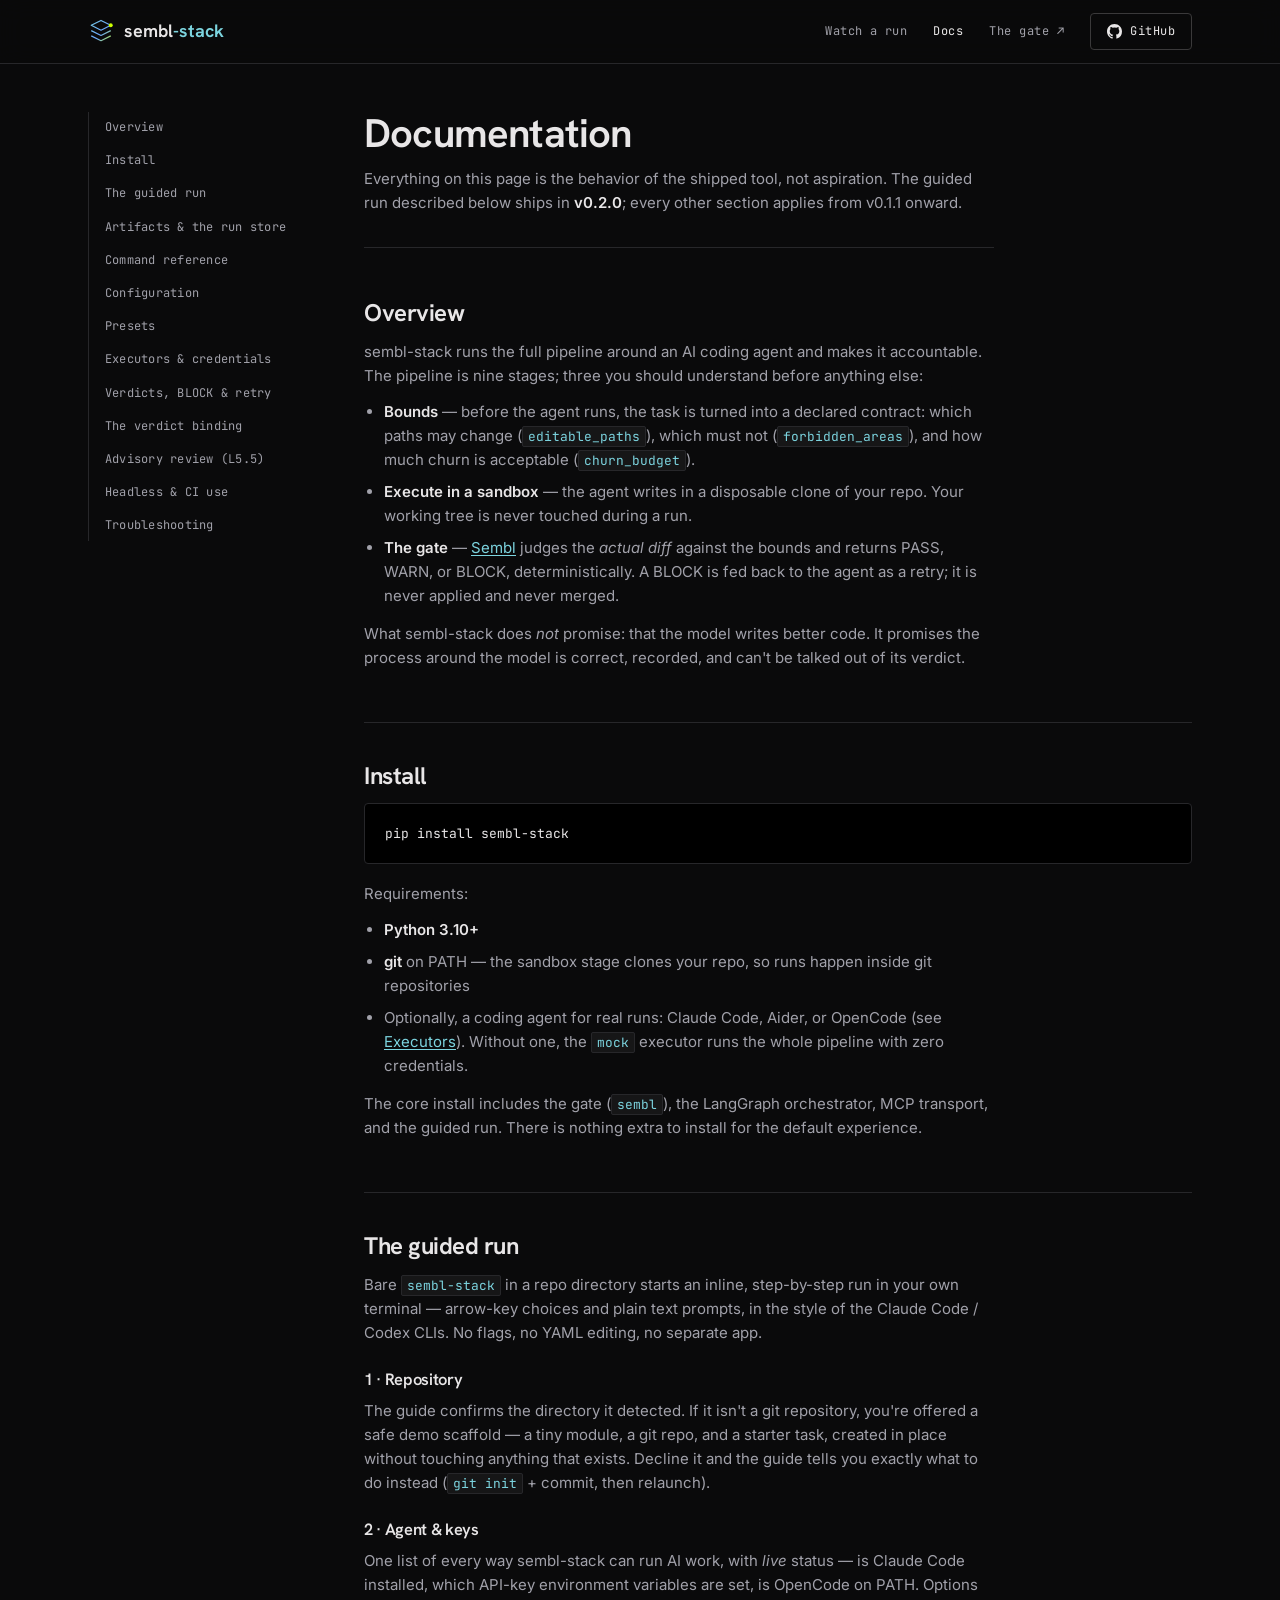
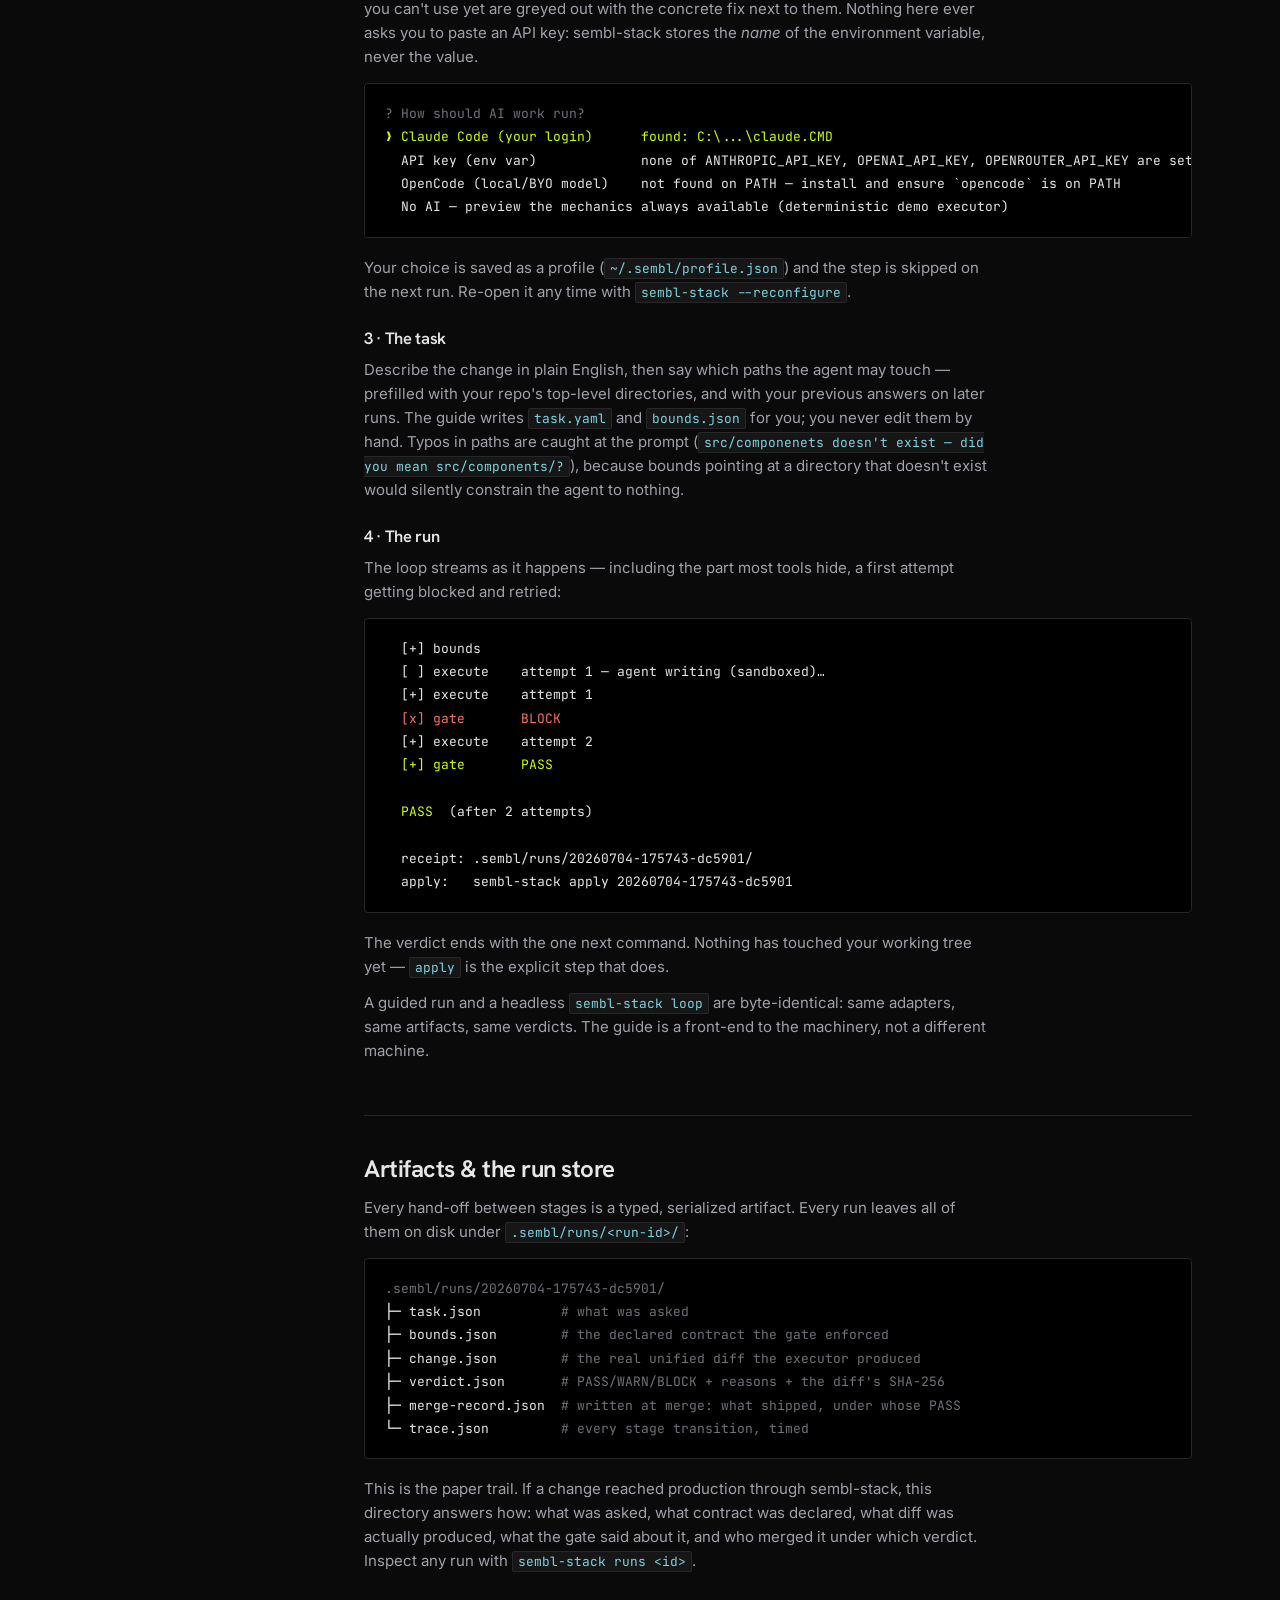
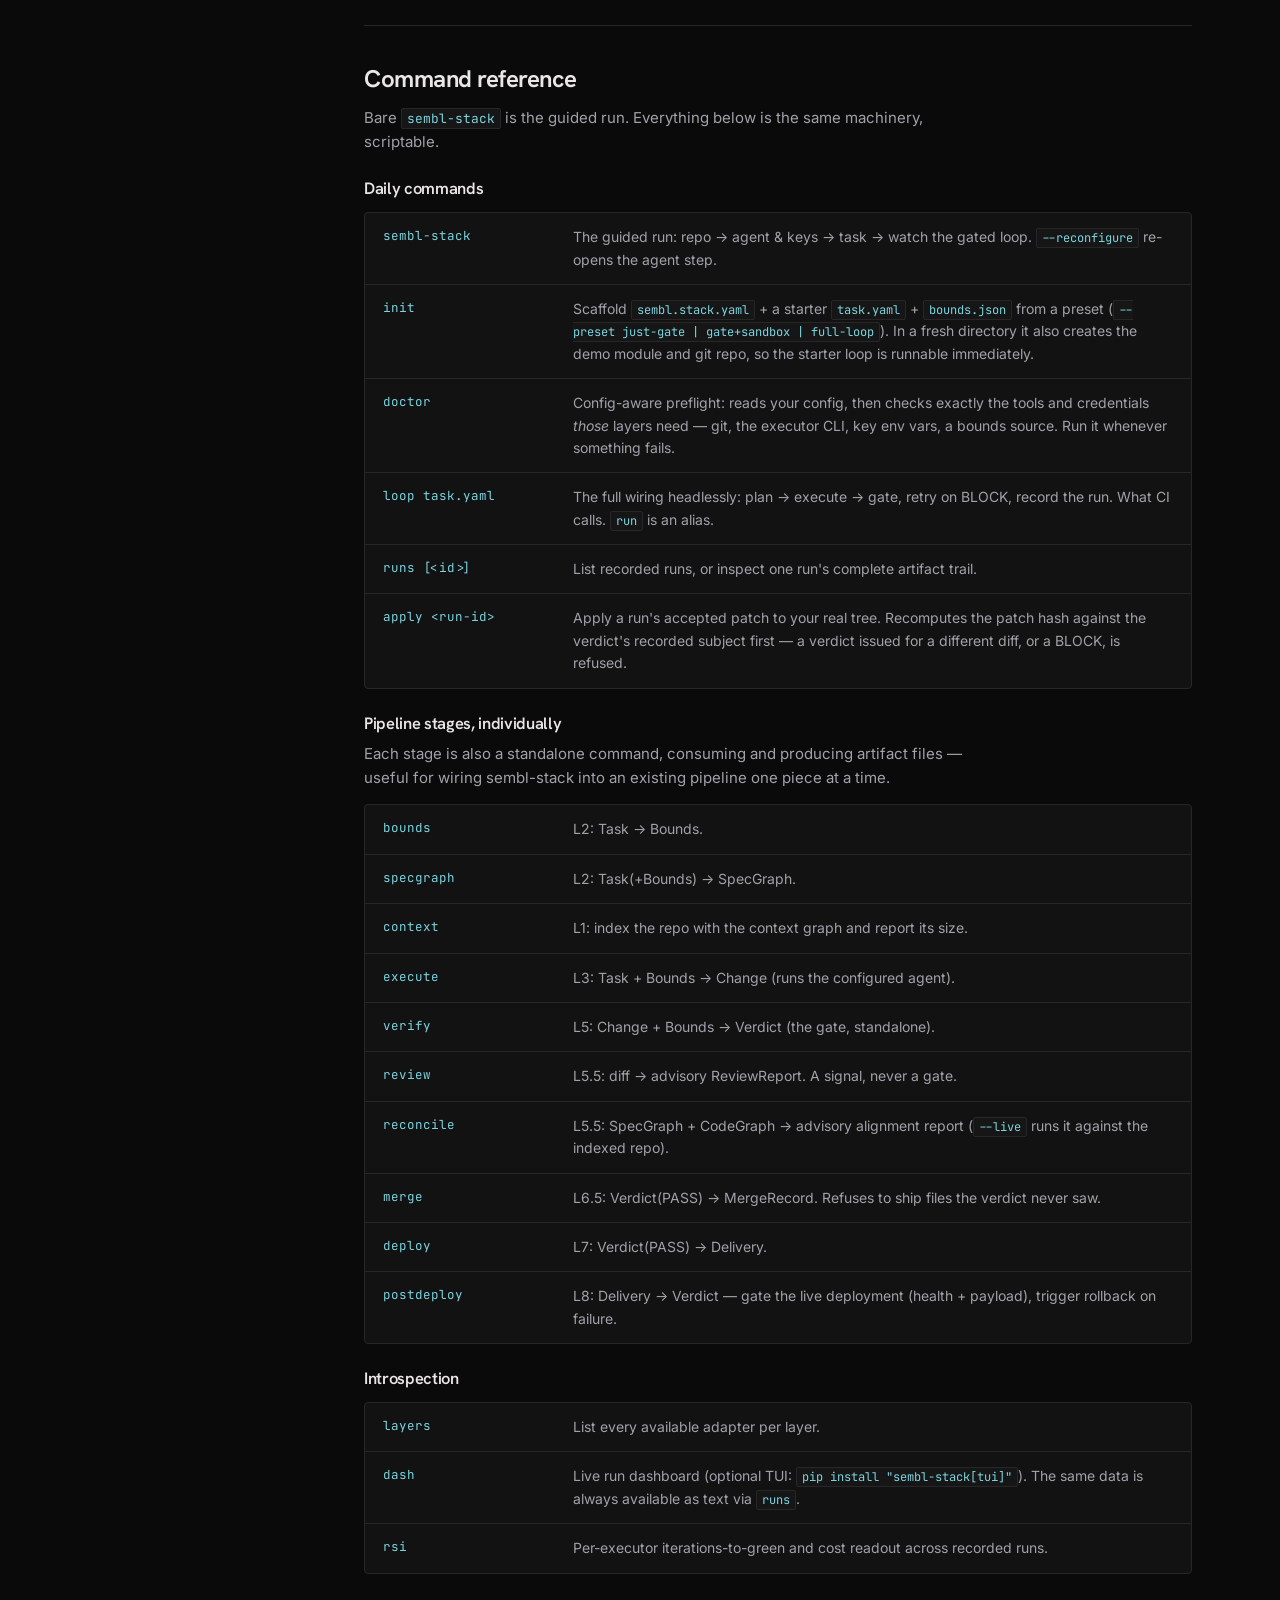
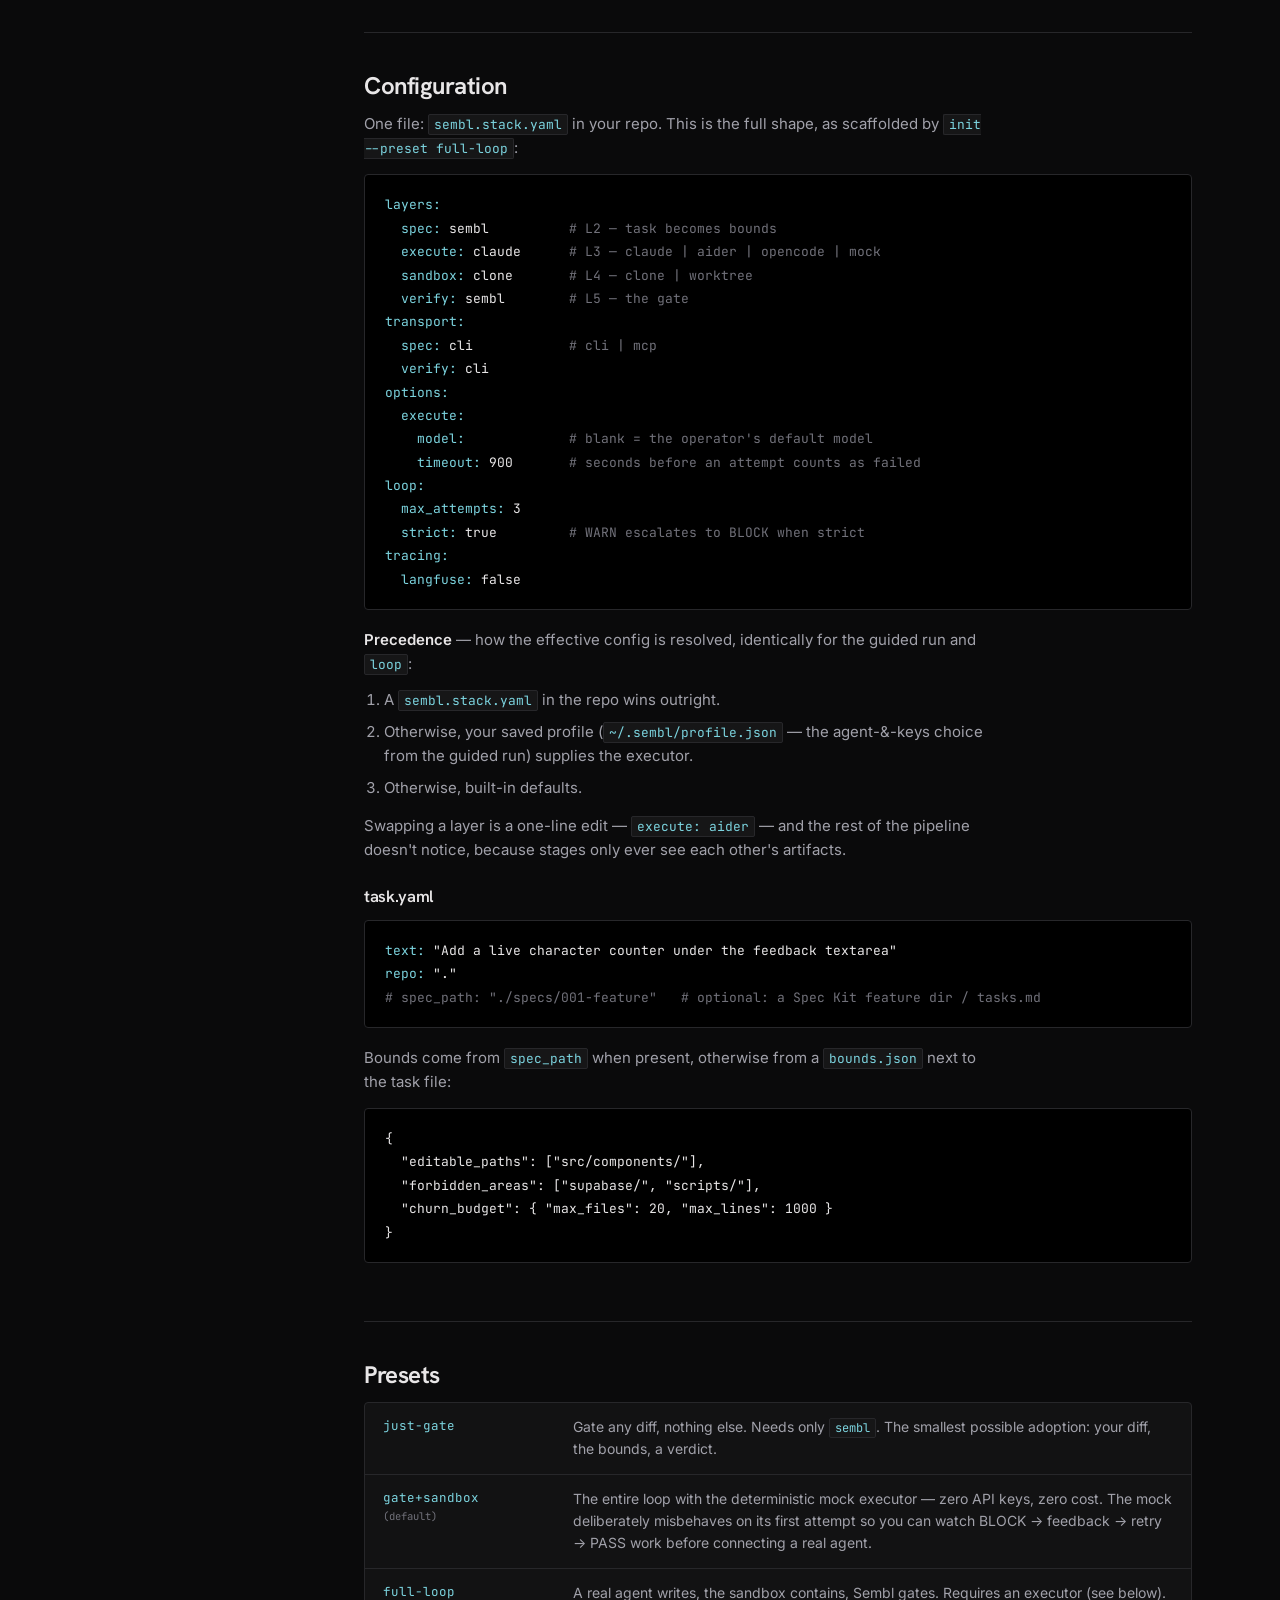
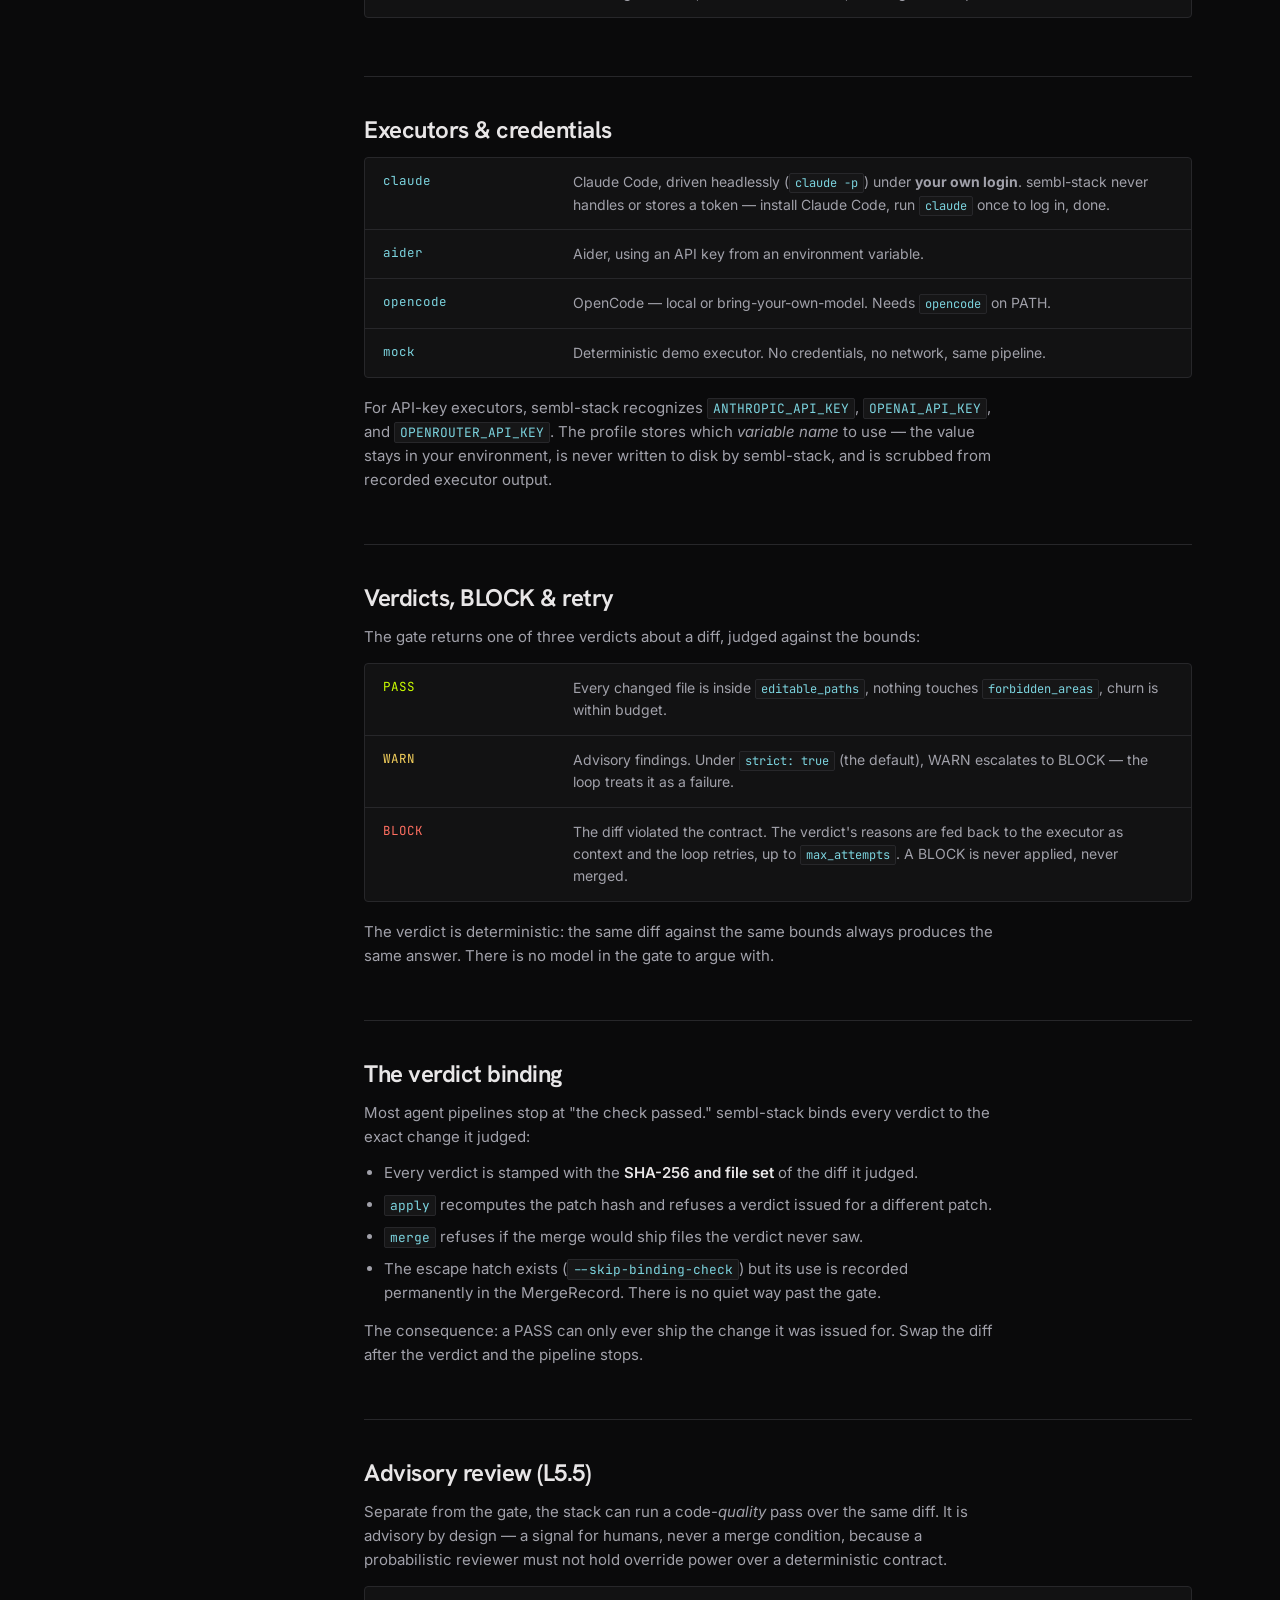
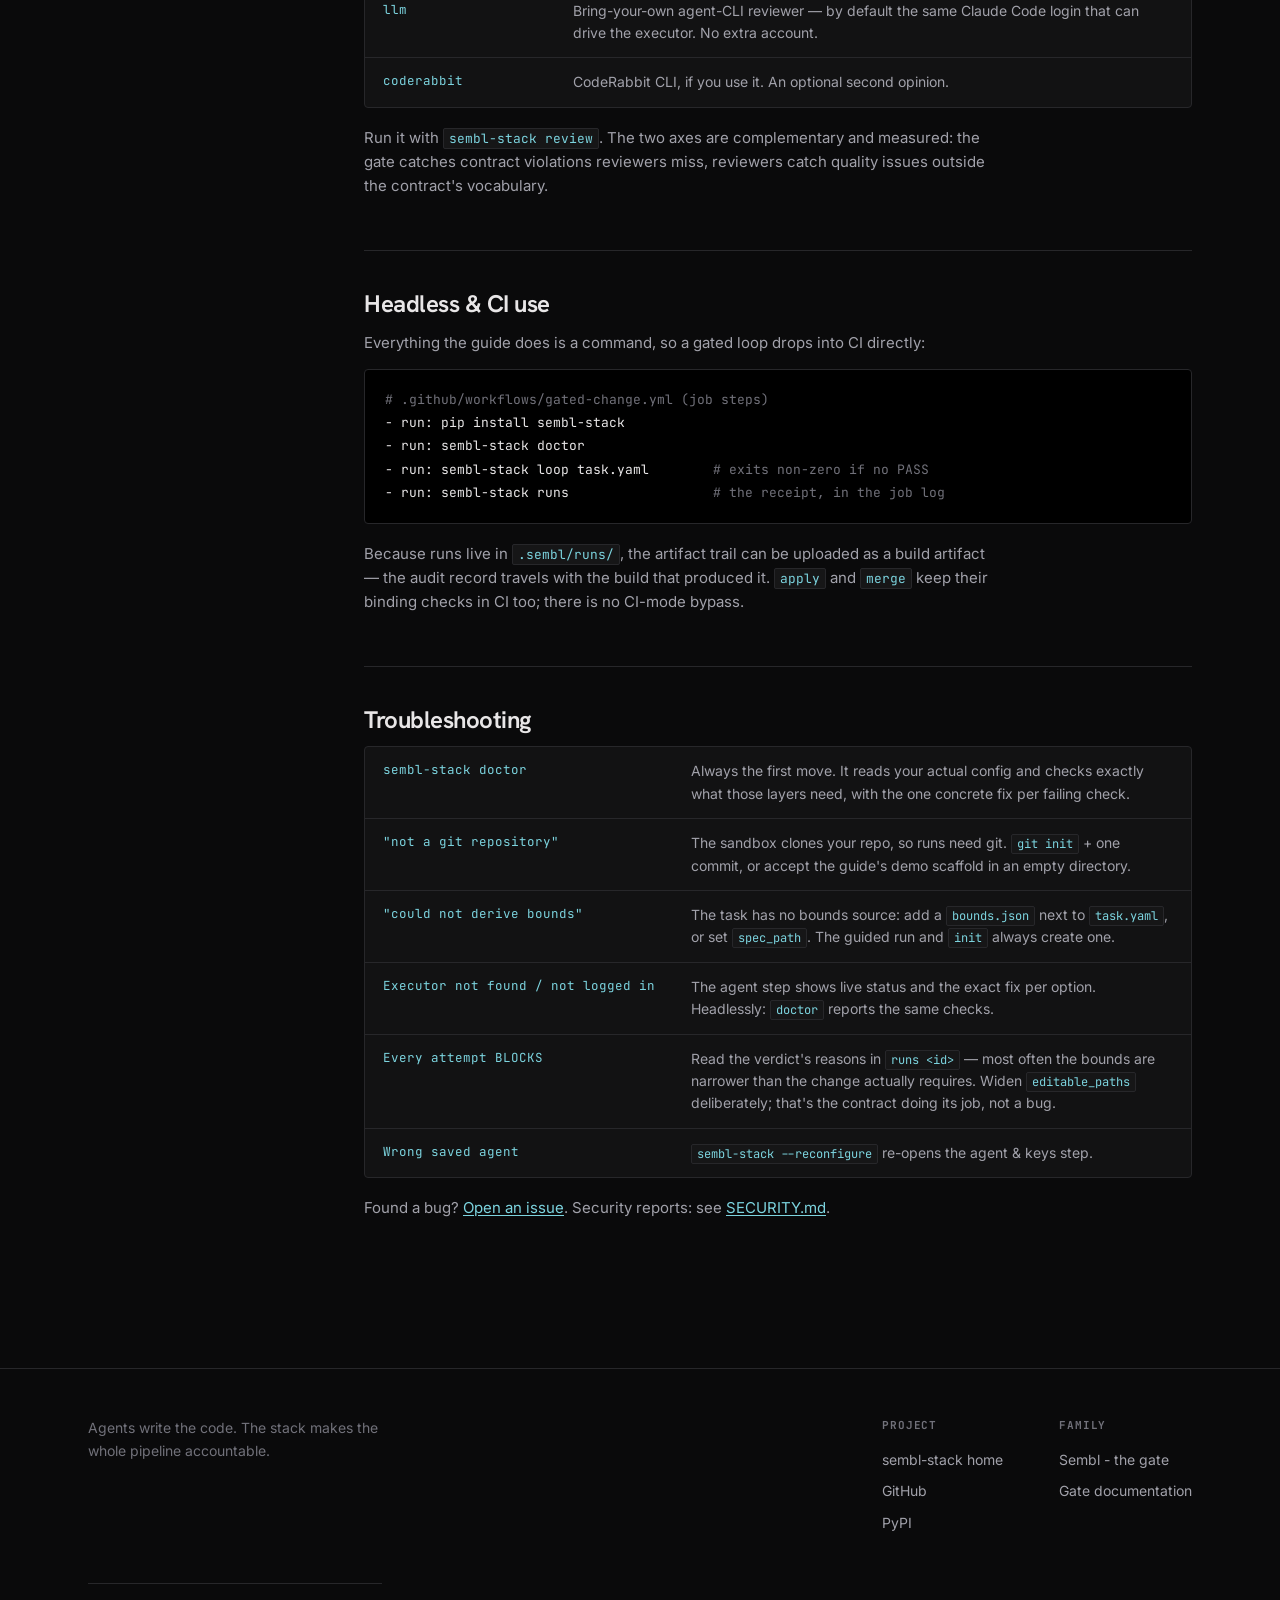
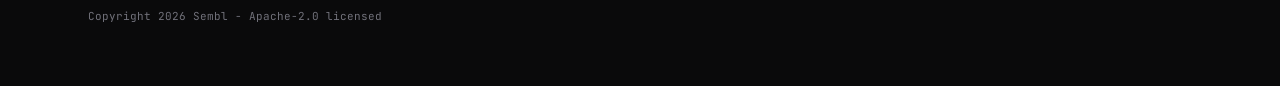
==== docs/index.html @ cc549b24 "docs: full end-to-end documentation page (/docs) Guided run walkthrough, artifact/run-store referenc" ====
<!doctype html>
<html lang="en">
<head>
  <meta charset="utf-8">
  <meta name="viewport" content="width=device-width, initial-scale=1">
  <title>Documentation - sembl-stack</title>
  <meta name="description" content="Complete sembl-stack documentation: the guided run, every command, the sembl.stack.yaml reference, executors and credentials, the run store, BLOCK/retry semantics, and CI usage.">
  <meta name="theme-color" content="#0a0a0b">
  <link rel="icon" href="../favicon.svg" type="image/svg+xml">
  <link rel="preconnect" href="https://fonts.googleapis.com">
  <link rel="preconnect" href="https://fonts.gstatic.com" crossorigin>
  <link href="https://fonts.googleapis.com/css2?family=Hanken+Grotesk:wght@500;600;700&family=Inter:wght@400;500&family=JetBrains+Mono:wght@500;700&display=swap" rel="stylesheet">
  <link rel="stylesheet" href="../styles.css?v=1">
  <link rel="stylesheet" href="./docs.css?v=1">
</head>
<body class="docs-body">
  <header class="header">
    <div class="wrap">
      <a class="brand" href="../" aria-label="sembl-stack home">
        <svg viewBox="0 0 32 32" fill="none" aria-hidden="true">
          <defs>
            <linearGradient id="lg1" x1="0" y1="0" x2="32" y2="32" gradientUnits="userSpaceOnUse">
              <stop stop-color="#7cd4df"/><stop offset="0.55" stop-color="#6aa6ff"/><stop offset="1" stop-color="#ccff00"/>
            </linearGradient>
          </defs>
          <g stroke="url(#lg1)" stroke-width="1.5" stroke-linejoin="round">
            <path d="M16 3 L28 9 L16 15 L4 9 Z"/>
            <path d="M4 15.5 L16 21.5 L28 15.5"/>
            <path d="M4 22 L16 28 L28 22"/>
          </g>
          <circle cx="28" cy="9" r="2.4" fill="#ccff00"/>
        </svg>
        <span>sembl<span class="suffix">-stack</span></span>
      </a>
      <nav class="nav" aria-label="Primary">
        <a href="../#demo">Watch a run</a>
        <a href="./" aria-current="page" style="color:var(--text)">Docs</a>
        <a href="https://sembl.vercel.app" title="Sembl - the gate this stack is built around">The gate &nearr;</a>
        <a class="ghost" href="https://github.com/speedvibecode/sembl-stack">
          <svg class="gh-ico" viewBox="0 0 16 16" fill="currentColor" aria-hidden="true"><path d="M8 0C3.58 0 0 3.58 0 8c0 3.54 2.29 6.53 5.47 7.59.4.07.55-.17.55-.38 0-.19-.01-.82-.01-1.49-2.01.37-2.53-.49-2.69-.94-.09-.23-.48-.94-.82-1.13-.28-.15-.68-.52-.01-.53.63-.01 1.08.58 1.23.82.72 1.21 1.87.87 2.33.66.07-.52.28-.87.51-1.07-1.78-.2-3.64-.89-3.64-3.95 0-.87.31-1.59.82-2.15-.08-.2-.36-1.02.08-2.12 0 0 .67-.21 2.2.82a7.6 7.6 0 014-0c1.53-1.04 2.2-.82 2.2-.82.44 1.1.16 1.92.08 2.12.51.56.82 1.27.82 2.15 0 3.07-1.87 3.75-3.65 3.95.29.25.54.73.54 1.48 0 1.07-.01 1.93-.01 2.2 0 .21.15.46.55.38A8.01 8.01 0 0016 8c0-4.42-3.58-8-8-8z"></path></svg>
          GitHub
        </a>
      </nav>
    </div>
  </header>

  <div class="docs-layout wrap">
    <nav class="docs-nav" aria-label="Documentation sections">
      <a href="#overview">Overview</a>
      <a href="#install">Install</a>
      <a href="#guided-run">The guided run</a>
      <a href="#concepts">Artifacts &amp; the run store</a>
      <a href="#commands">Command reference</a>
      <a href="#config">Configuration</a>
      <a href="#presets">Presets</a>
      <a href="#executors">Executors &amp; credentials</a>
      <a href="#verdicts">Verdicts, BLOCK &amp; retry</a>
      <a href="#binding">The verdict binding</a>
      <a href="#review">Advisory review (L5.5)</a>
      <a href="#ci">Headless &amp; CI use</a>
      <a href="#troubleshooting">Troubleshooting</a>
    </nav>

    <main class="docs-main">
      <h1>Documentation</h1>
      <p class="docs-intro">Everything on this page is the behavior of the shipped tool, not aspiration.
      The guided run described below ships in <strong>v0.2.0</strong>; every other section applies from v0.1.1 onward.</p>

      <section id="overview">
        <h2>Overview</h2>
        <p>sembl-stack runs the full pipeline around an AI coding agent and makes it accountable.
        The pipeline is nine stages; three you should understand before anything else:</p>
        <ul>
          <li><strong>Bounds</strong> — before the agent runs, the task is turned into a declared contract:
          which paths may change (<code class="inl">editable_paths</code>), which must not
          (<code class="inl">forbidden_areas</code>), and how much churn is acceptable
          (<code class="inl">churn_budget</code>).</li>
          <li><strong>Execute in a sandbox</strong> — the agent writes in a disposable clone of your repo.
          Your working tree is never touched during a run.</li>
          <li><strong>The gate</strong> — <a href="https://sembl.vercel.app">Sembl</a> judges the <em>actual diff</em>
          against the bounds and returns PASS, WARN, or BLOCK, deterministically. A BLOCK is fed back to the
          agent as a retry; it is never applied and never merged.</li>
        </ul>
        <p>What sembl-stack does <em>not</em> promise: that the model writes better code. It promises the
        process around the model is correct, recorded, and can't be talked out of its verdict.</p>
      </section>

      <section id="install">
        <h2>Install</h2>
        <div class="codeblock"><code>pip install sembl-stack</code></div>
        <p>Requirements:</p>
        <ul>
          <li><strong>Python 3.10+</strong></li>
          <li><strong>git</strong> on PATH — the sandbox stage clones your repo, so runs happen inside git repositories</li>
          <li>Optionally, a coding agent for real runs: Claude Code, Aider, or OpenCode (see
          <a href="#executors">Executors</a>). Without one, the <code class="inl">mock</code> executor
          runs the whole pipeline with zero credentials.</li>
        </ul>
        <p>The core install includes the gate (<code class="inl">sembl</code>), the LangGraph
        orchestrator, MCP transport, and the guided run. There is nothing extra to install for the
        default experience.</p>
      </section>

      <section id="guided-run">
        <h2>The guided run</h2>
        <p>Bare <code class="inl">sembl-stack</code> in a repo directory starts an inline, step-by-step
        run in your own terminal — arrow-key choices and plain text prompts, in the style of the
        Claude Code / Codex CLIs. No flags, no YAML editing, no separate app.</p>

        <h3>1 &middot; Repository</h3>
        <p>The guide confirms the directory it detected. If it isn't a git repository, you're offered a
        safe demo scaffold — a tiny module, a git repo, and a starter task, created in place without
        touching anything that exists. Decline it and the guide tells you exactly what to do instead
        (<code class="inl">git init</code> + commit, then relaunch).</p>

        <h3>2 &middot; Agent &amp; keys</h3>
        <p>One list of every way sembl-stack can run AI work, with <em>live</em> status — is Claude
        Code installed, which API-key environment variables are set, is OpenCode on PATH. Options you
        can't use yet are greyed out with the concrete fix next to them. Nothing here ever asks you to
        paste an API key: sembl-stack stores the <em>name</em> of the environment variable, never the value.</p>
        <div class="codeblock"><code><span class="c">? How should AI work run?</span>
<span class="g">&#10095; Claude Code (your login)      found: C:\...\claude.CMD</span>
  API key (env var)             none of ANTHROPIC_API_KEY, OPENAI_API_KEY, OPENROUTER_API_KEY are set
  OpenCode (local/BYO model)    not found on PATH — install and ensure `opencode` is on PATH
  No AI — preview the mechanics always available (deterministic demo executor)</code></div>
        <p>Your choice is saved as a profile (<code class="inl">~/.sembl/profile.json</code>) and the
        step is skipped on the next run. Re-open it any time with
        <code class="inl">sembl-stack --reconfigure</code>.</p>

        <h3>3 &middot; The task</h3>
        <p>Describe the change in plain English, then say which paths the agent may touch — prefilled
        with your repo's top-level directories, and with your previous answers on later runs. The guide
        writes <code class="inl">task.yaml</code> and <code class="inl">bounds.json</code> for you; you
        never edit them by hand. Typos in paths are caught at the prompt
        (<code class="inl">src/componenets doesn't exist — did you mean src/components/?</code>),
        because bounds pointing at a directory that doesn't exist would silently constrain the agent to nothing.</p>

        <h3>4 &middot; The run</h3>
        <p>The loop streams as it happens — including the part most tools hide, a first attempt getting
        blocked and retried:</p>
        <div class="codeblock"><code>  [+] bounds
  [ ] execute    attempt 1 — agent writing (sandboxed)…
  [+] execute    attempt 1
  <span class="r">[x] gate       BLOCK</span>
  [+] execute    attempt 2
  <span class="g">[+] gate       PASS</span>

  <span class="g">PASS</span>  (after 2 attempts)

  receipt: .sembl/runs/20260704-175743-dc5901/
  apply:   sembl-stack apply 20260704-175743-dc5901</code></div>
        <p>The verdict ends with the one next command. Nothing has touched your working tree yet —
        <code class="inl">apply</code> is the explicit step that does.</p>
        <p>A guided run and a headless <code class="inl">sembl-stack loop</code> are byte-identical:
        same adapters, same artifacts, same verdicts. The guide is a front-end to the machinery, not a
        different machine.</p>
      </section>

      <section id="concepts">
        <h2>Artifacts &amp; the run store</h2>
        <p>Every hand-off between stages is a typed, serialized artifact. Every run leaves all of them
        on disk under <code class="inl">.sembl/runs/&lt;run-id&gt;/</code>:</p>
        <div class="codeblock"><code><span class="c">.sembl/runs/20260704-175743-dc5901/</span>
&#9500;&#9472; task.json          <span class="c"># what was asked</span>
&#9500;&#9472; bounds.json        <span class="c"># the declared contract the gate enforced</span>
&#9500;&#9472; change.json        <span class="c"># the real unified diff the executor produced</span>
&#9500;&#9472; verdict.json       <span class="c"># PASS/WARN/BLOCK + reasons + the diff's SHA-256</span>
&#9500;&#9472; merge-record.json  <span class="c"># written at merge: what shipped, under whose PASS</span>
&#9492;&#9472; trace.json         <span class="c"># every stage transition, timed</span></code></div>
        <p>This is the paper trail. If a change reached production through sembl-stack, this directory
        answers how: what was asked, what contract was declared, what diff was actually produced, what
        the gate said about it, and who merged it under which verdict. Inspect any run with
        <code class="inl">sembl-stack runs &lt;id&gt;</code>.</p>
      </section>

      <section id="commands">
        <h2>Command reference</h2>
        <p>Bare <code class="inl">sembl-stack</code> is the guided run. Everything below is the same
        machinery, scriptable.</p>

        <h3>Daily commands</h3>
        <table class="docs-table">
          <tr><td><code>sembl-stack</code></td>
              <td>The guided run: repo &rarr; agent &amp; keys &rarr; task &rarr; watch the gated loop.
              <code class="inl">--reconfigure</code> re-opens the agent step.</td></tr>
          <tr><td><code>init</code></td>
              <td>Scaffold <code class="inl">sembl.stack.yaml</code> + a starter
              <code class="inl">task.yaml</code> + <code class="inl">bounds.json</code> from a preset
              (<code class="inl">--preset just-gate | gate+sandbox | full-loop</code>). In a fresh
              directory it also creates the demo module and git repo, so the starter loop is runnable
              immediately.</td></tr>
          <tr><td><code>doctor</code></td>
              <td>Config-aware preflight: reads your config, then checks exactly the tools and
              credentials <em>those</em> layers need — git, the executor CLI, key env vars, a bounds
              source. Run it whenever something fails.</td></tr>
          <tr><td><code>loop task.yaml</code></td>
              <td>The full wiring headlessly: plan &rarr; execute &rarr; gate, retry on BLOCK, record
              the run. What CI calls. <code class="inl">run</code> is an alias.</td></tr>
          <tr><td><code>runs [&lt;id&gt;]</code></td>
              <td>List recorded runs, or inspect one run's complete artifact trail.</td></tr>
          <tr><td><code>apply &lt;run-id&gt;</code></td>
              <td>Apply a run's accepted patch to your real tree. Recomputes the patch hash against the
              verdict's recorded subject first — a verdict issued for a different diff, or a BLOCK, is
              refused.</td></tr>
        </table>

        <h3>Pipeline stages, individually</h3>
        <p>Each stage is also a standalone command, consuming and producing artifact files — useful for
        wiring sembl-stack into an existing pipeline one piece at a time.</p>
        <table class="docs-table">
          <tr><td><code>bounds</code></td><td>L2: Task &rarr; Bounds.</td></tr>
          <tr><td><code>specgraph</code></td><td>L2: Task(+Bounds) &rarr; SpecGraph.</td></tr>
          <tr><td><code>context</code></td><td>L1: index the repo with the context graph and report its size.</td></tr>
          <tr><td><code>execute</code></td><td>L3: Task + Bounds &rarr; Change (runs the configured agent).</td></tr>
          <tr><td><code>verify</code></td><td>L5: Change + Bounds &rarr; Verdict (the gate, standalone).</td></tr>
          <tr><td><code>review</code></td><td>L5.5: diff &rarr; advisory ReviewReport. A signal, never a gate.</td></tr>
          <tr><td><code>reconcile</code></td><td>L5.5: SpecGraph + CodeGraph &rarr; advisory alignment report
              (<code class="inl">--live</code> runs it against the indexed repo).</td></tr>
          <tr><td><code>merge</code></td><td>L6.5: Verdict(PASS) &rarr; MergeRecord. Refuses to ship files the
              verdict never saw.</td></tr>
          <tr><td><code>deploy</code></td><td>L7: Verdict(PASS) &rarr; Delivery.</td></tr>
          <tr><td><code>postdeploy</code></td><td>L8: Delivery &rarr; Verdict — gate the live deployment
              (health + payload), trigger rollback on failure.</td></tr>
        </table>

        <h3>Introspection</h3>
        <table class="docs-table">
          <tr><td><code>layers</code></td><td>List every available adapter per layer.</td></tr>
          <tr><td><code>dash</code></td><td>Live run dashboard (optional TUI:
              <code class="inl">pip install "sembl-stack[tui]"</code>). The same data is always available
              as text via <code class="inl">runs</code>.</td></tr>
          <tr><td><code>rsi</code></td><td>Per-executor iterations-to-green and cost readout across recorded runs.</td></tr>
        </table>
      </section>

      <section id="config">
        <h2>Configuration</h2>
        <p>One file: <code class="inl">sembl.stack.yaml</code> in your repo. This is the full shape,
        as scaffolded by <code class="inl">init --preset full-loop</code>:</p>
        <div class="codeblock"><code><span class="y">layers:</span>
  <span class="y">spec:</span> sembl          <span class="c"># L2 — task becomes bounds</span>
  <span class="y">execute:</span> claude      <span class="c"># L3 — claude | aider | opencode | mock</span>
  <span class="y">sandbox:</span> clone       <span class="c"># L4 — clone | worktree</span>
  <span class="y">verify:</span> sembl        <span class="c"># L5 — the gate</span>
<span class="y">transport:</span>
  <span class="y">spec:</span> cli            <span class="c"># cli | mcp</span>
  <span class="y">verify:</span> cli
<span class="y">options:</span>
  <span class="y">execute:</span>
    <span class="y">model:</span>             <span class="c"># blank = the operator's default model</span>
    <span class="y">timeout:</span> 900       <span class="c"># seconds before an attempt counts as failed</span>
<span class="y">loop:</span>
  <span class="y">max_attempts:</span> 3
  <span class="y">strict:</span> true         <span class="c"># WARN escalates to BLOCK when strict</span>
<span class="y">tracing:</span>
  <span class="y">langfuse:</span> false</code></div>
        <p><strong>Precedence</strong> — how the effective config is resolved, identically for the
        guided run and <code class="inl">loop</code>:</p>
        <ol>
          <li>A <code class="inl">sembl.stack.yaml</code> in the repo wins outright.</li>
          <li>Otherwise, your saved profile (<code class="inl">~/.sembl/profile.json</code> — the
          agent-&amp;-keys choice from the guided run) supplies the executor.</li>
          <li>Otherwise, built-in defaults.</li>
        </ol>
        <p>Swapping a layer is a one-line edit — <code class="inl">execute: aider</code> — and the rest
        of the pipeline doesn't notice, because stages only ever see each other's artifacts.</p>

        <h3>task.yaml</h3>
        <div class="codeblock"><code><span class="y">text:</span> "Add a live character counter under the feedback textarea"
<span class="y">repo:</span> "."
<span class="c"># spec_path: "./specs/001-feature"   # optional: a Spec Kit feature dir / tasks.md</span></code></div>
        <p>Bounds come from <code class="inl">spec_path</code> when present, otherwise from a
        <code class="inl">bounds.json</code> next to the task file:</p>
        <div class="codeblock"><code>{
  "editable_paths": ["src/components/"],
  "forbidden_areas": ["supabase/", "scripts/"],
  "churn_budget": { "max_files": 20, "max_lines": 1000 }
}</code></div>
      </section>

      <section id="presets">
        <h2>Presets</h2>
        <table class="docs-table">
          <tr><td><code>just-gate</code></td>
              <td>Gate any diff, nothing else. Needs only <code class="inl">sembl</code>. The smallest
              possible adoption: your diff, the bounds, a verdict.</td></tr>
          <tr><td><code>gate+sandbox</code> <span class="docs-note">(default)</span></td>
              <td>The entire loop with the deterministic mock executor — zero API keys, zero cost. The
              mock deliberately misbehaves on its first attempt so you can watch BLOCK &rarr; feedback
              &rarr; retry &rarr; PASS work before connecting a real agent.</td></tr>
          <tr><td><code>full-loop</code></td>
              <td>A real agent writes, the sandbox contains, Sembl gates. Requires an executor
              (see below).</td></tr>
        </table>
      </section>

      <section id="executors">
        <h2>Executors &amp; credentials</h2>
        <table class="docs-table">
          <tr><td><code>claude</code></td>
              <td>Claude Code, driven headlessly (<code class="inl">claude -p</code>) under
              <strong>your own login</strong>. sembl-stack never handles or stores a token — install
              Claude Code, run <code class="inl">claude</code> once to log in, done.</td></tr>
          <tr><td><code>aider</code></td>
              <td>Aider, using an API key from an environment variable.</td></tr>
          <tr><td><code>opencode</code></td>
              <td>OpenCode — local or bring-your-own-model. Needs <code class="inl">opencode</code> on PATH.</td></tr>
          <tr><td><code>mock</code></td>
              <td>Deterministic demo executor. No credentials, no network, same pipeline.</td></tr>
        </table>
        <p>For API-key executors, sembl-stack recognizes <code class="inl">ANTHROPIC_API_KEY</code>,
        <code class="inl">OPENAI_API_KEY</code>, and <code class="inl">OPENROUTER_API_KEY</code>. The
        profile stores which <em>variable name</em> to use — the value stays in your environment, is
        never written to disk by sembl-stack, and is scrubbed from recorded executor output.</p>
      </section>

      <section id="verdicts">
        <h2>Verdicts, BLOCK &amp; retry</h2>
        <p>The gate returns one of three verdicts about a diff, judged against the bounds:</p>
        <table class="docs-table">
          <tr><td><code class="v-pass">PASS</code></td>
              <td>Every changed file is inside <code class="inl">editable_paths</code>, nothing touches
              <code class="inl">forbidden_areas</code>, churn is within budget.</td></tr>
          <tr><td><code class="v-warn">WARN</code></td>
              <td>Advisory findings. Under <code class="inl">strict: true</code> (the default), WARN
              escalates to BLOCK — the loop treats it as a failure.</td></tr>
          <tr><td><code class="v-block">BLOCK</code></td>
              <td>The diff violated the contract. The verdict's reasons are fed back to the executor as
              context and the loop retries, up to <code class="inl">max_attempts</code>. A BLOCK is
              never applied, never merged.</td></tr>
        </table>
        <p>The verdict is deterministic: the same diff against the same bounds always produces the same
        answer. There is no model in the gate to argue with.</p>
      </section>

      <section id="binding">
        <h2>The verdict binding</h2>
        <p>Most agent pipelines stop at "the check passed." sembl-stack binds every verdict to the
        exact change it judged:</p>
        <ul>
          <li>Every verdict is stamped with the <strong>SHA-256 and file set</strong> of the diff it judged.</li>
          <li><code class="inl">apply</code> recomputes the patch hash and refuses a verdict issued for
          a different patch.</li>
          <li><code class="inl">merge</code> refuses if the merge would ship files the verdict never saw.</li>
          <li>The escape hatch exists (<code class="inl">--skip-binding-check</code>) but its use is
          recorded permanently in the MergeRecord. There is no quiet way past the gate.</li>
        </ul>
        <p>The consequence: a PASS can only ever ship the change it was issued for. Swap the diff after
        the verdict and the pipeline stops.</p>
      </section>

      <section id="review">
        <h2>Advisory review (L5.5)</h2>
        <p>Separate from the gate, the stack can run a code-<em>quality</em> pass over the same diff.
        It is advisory by design — a signal for humans, never a merge condition, because a
        probabilistic reviewer must not hold override power over a deterministic contract.</p>
        <table class="docs-table">
          <tr><td><code>llm</code></td>
              <td>Bring-your-own agent-CLI reviewer — by default the same Claude Code login that can
              drive the executor. No extra account.</td></tr>
          <tr><td><code>coderabbit</code></td>
              <td>CodeRabbit CLI, if you use it. An optional second opinion.</td></tr>
        </table>
        <p>Run it with <code class="inl">sembl-stack review</code>. The two axes are complementary and
        measured: the gate catches contract violations reviewers miss, reviewers catch quality issues
        outside the contract's vocabulary.</p>
      </section>

      <section id="ci">
        <h2>Headless &amp; CI use</h2>
        <p>Everything the guide does is a command, so a gated loop drops into CI directly:</p>
        <div class="codeblock"><code><span class="c"># .github/workflows/gated-change.yml (job steps)</span>
- run: pip install sembl-stack
- run: sembl-stack doctor
- run: sembl-stack loop task.yaml        <span class="c"># exits non-zero if no PASS</span>
- run: sembl-stack runs                  <span class="c"># the receipt, in the job log</span></code></div>
        <p>Because runs live in <code class="inl">.sembl/runs/</code>, the artifact trail can be
        uploaded as a build artifact — the audit record travels with the build that produced it.
        <code class="inl">apply</code> and <code class="inl">merge</code> keep their binding checks in
        CI too; there is no CI-mode bypass.</p>
      </section>

      <section id="troubleshooting">
        <h2>Troubleshooting</h2>
        <table class="docs-table">
          <tr><td><code>sembl-stack doctor</code></td>
              <td>Always the first move. It reads your actual config and checks exactly what those
              layers need, with the one concrete fix per failing check.</td></tr>
          <tr><td>"not a git repository"</td>
              <td>The sandbox clones your repo, so runs need git. <code class="inl">git init</code> +
              one commit, or accept the guide's demo scaffold in an empty directory.</td></tr>
          <tr><td>"could not derive bounds"</td>
              <td>The task has no bounds source: add a <code class="inl">bounds.json</code> next to
              <code class="inl">task.yaml</code>, or set <code class="inl">spec_path</code>. The guided
              run and <code class="inl">init</code> always create one.</td></tr>
          <tr><td>Executor not found / not logged in</td>
              <td>The agent step shows live status and the exact fix per option. Headlessly:
              <code class="inl">doctor</code> reports the same checks.</td></tr>
          <tr><td>Every attempt BLOCKS</td>
              <td>Read the verdict's reasons in <code class="inl">runs &lt;id&gt;</code> — most often
              the bounds are narrower than the change actually requires. Widen
              <code class="inl">editable_paths</code> deliberately; that's the contract doing its job,
              not a bug.</td></tr>
          <tr><td>Wrong saved agent</td>
              <td><code class="inl">sembl-stack --reconfigure</code> re-opens the agent &amp; keys step.</td></tr>
        </table>
        <p>Found a bug? <a href="https://github.com/speedvibecode/sembl-stack/issues">Open an issue</a>.
        Security reports: see <a href="https://github.com/speedvibecode/sembl-stack/blob/master/SECURITY.md">SECURITY.md</a>.</p>
      </section>
    </main>
  </div>

  <footer class="footer">
    <div class="wrap">
      <div class="f-brand">
        <p>Agents write the code. The stack makes the whole pipeline accountable.</p>
      </div>
      <div class="f-links">
        <div class="f-col">
          <h4>Project</h4>
          <a href="../">sembl-stack home</a>
          <a href="https://github.com/speedvibecode/sembl-stack">GitHub</a>
          <a href="https://pypi.org/project/sembl-stack/">PyPI</a>
        </div>
        <div class="f-col">
          <h4>Family</h4>
          <a href="https://sembl.vercel.app">Sembl - the gate</a>
          <a href="https://sembl.vercel.app/docs">Gate documentation</a>
        </div>
      </div>
    </div>
    <div class="wrap"><div class="copyright">Copyright 2026 Sembl - Apache-2.0 licensed</div></div>
  </footer>
</body>
</html>
---- styles.css ----
/* sembl-stack site — same industrial system as the sembl site.
   Onyx surfaces, 1px beams instead of shadows. The stack leads with cyan
   (the pipeline); safety-green stays the verdict color (PASS), coral is BLOCK. */

:root {
  --onyx: #0a0a0b;
  --charcoal: #121213;
  --surface-1: #161617;
  --surface-2: #1c1b1c;
  --surface-3: #232224;
  --beam: #27272a;
  --beam-bright: #3a393a;

  --text: #e8e6e7;
  --text-dim: #a1a1aa;
  --text-faint: #71717a;

  --green: #ccff00;
  --green-dim: #abd600;
  --cyan: #7cd4df;
  --cyan-dim: #56aab5;
  --cyan-deep: #0e7c86;
  --coral: #ff6f61;
  --coral-dim: #c8463b;

  --font-head: "Hanken Grotesk", system-ui, sans-serif;
  --font-body: "Inter", system-ui, sans-serif;
  --font-mono: "JetBrains Mono", ui-monospace, monospace;

  --radius: 4px;
  --margin: 48px;
  --max: 1200px;
  --header-h: 64px;
}

* { box-sizing: border-box; margin: 0; padding: 0; }

html { scroll-behavior: smooth; -webkit-text-size-adjust: 100%; }
@media (prefers-reduced-motion: reduce) { html { scroll-behavior: auto; } }

body {
  font-family: var(--font-body);
  font-size: 16px;
  line-height: 1.6;
  color: var(--text);
  background: var(--onyx);
  -webkit-font-smoothing: antialiased;
  overflow-x: hidden;
}

/* Fixed blueprint grid behind everything */
.grid-bg {
  position: fixed;
  inset: 0;
  z-index: -2;
  background-image:
    linear-gradient(to right, rgba(255, 255, 255, 0.022) 1px, transparent 1px),
    linear-gradient(to bottom, rgba(255, 255, 255, 0.022) 1px, transparent 1px);
  background-size: 48px 48px;
  pointer-events: none;
}
.grid-bg::after {
  content: "";
  position: absolute;
  inset: 0;
  background: radial-gradient(ellipse 80% 50% at 50% 0%, rgba(124, 212, 223, 0.055), transparent 70%);
}

a { color: inherit; text-decoration: none; }

.wrap { width: 100%; max-width: var(--max); margin: 0 auto; padding: 0 var(--margin); }

.section { padding: 96px 0; position: relative; }
.section + .section { border-top: 1px solid var(--beam); }

.kicker {
  font-family: var(--font-mono);
  font-size: 11px;
  font-weight: 700;
  letter-spacing: 0.14em;
  text-transform: uppercase;
  color: var(--cyan-dim);
  display: inline-flex;
  align-items: center;
  gap: 8px;
}
.kicker::before {
  content: "";
  width: 14px;
  height: 1px;
  background: var(--cyan-dim);
}

h1, h2, h3 { font-family: var(--font-head); font-weight: 650; letter-spacing: -0.02em; line-height: 1.08; }

.section-head { max-width: 660px; margin-bottom: 48px; }
.section-head h2 { font-size: clamp(28px, 4vw, 40px); margin: 16px 0 12px; }
.section-head p { color: var(--text-dim); font-size: 17px; }
.section-head strong { color: var(--text); font-weight: 600; }

code.inl {
  font-family: var(--font-mono);
  font-size: 0.86em;
  color: var(--cyan);
  background: var(--surface-1);
  border: 1px solid var(--beam);
  border-radius: 2px;
  padding: 1px 5px;
}

/* -- Header -------------------------------------------------- */
.header {
  position: sticky;
  top: 0;
  z-index: 50;
  height: var(--header-h);
  display: flex;
  align-items: center;
  border-bottom: 1px solid var(--beam);
  background: rgba(10, 10, 11, 0.72);
  backdrop-filter: blur(12px);
}
.header .wrap { display: flex; align-items: center; justify-content: space-between; }
.brand { display: flex; align-items: center; gap: 10px; font-family: var(--font-head); font-weight: 650; font-size: 18px; }
.brand svg { width: 26px; height: 26px; display: block; }
.brand .suffix { color: var(--cyan); }
.nav { display: flex; align-items: center; gap: 26px; }
.nav a {
  font-family: var(--font-mono);
  font-size: 12px;
  letter-spacing: 0.04em;
  color: var(--text-dim);
  transition: color 0.18s;
}
.nav a:hover { color: var(--text); }
.nav .ghost {
  border: 1px solid var(--beam-bright);
  padding: 8px 16px;
  border-radius: var(--radius);
  color: var(--text);
  display: inline-flex;
  align-items: center;
  gap: 8px;
  transition: border-color 0.18s, color 0.18s;
}
.nav .ghost:hover { border-color: var(--cyan); color: var(--cyan); }
.gh-ico { width: 15px; height: 15px; display: block; flex-shrink: 0; }

/* Scroll progress beam */
.progress {
  position: fixed;
  top: 0; left: 0;
  height: 2px;
  width: 0%;
  background: var(--cyan);
  z-index: 60;
  box-shadow: 0 0 12px rgba(124, 212, 223, 0.6);
}

/* -- Hero ---------------------------------------------------- */
.hero { padding: 80px 0 72px; position: relative; }
.status-chip {
  display: inline-flex;
  align-items: center;
  gap: 9px;
  font-family: var(--font-mono);
  font-size: 11px;
  font-weight: 700;
  letter-spacing: 0.1em;
  text-transform: uppercase;
  color: var(--text-dim);
  border: 1px solid var(--beam);
  border-radius: var(--radius);
  padding: 6px 12px;
  background: var(--charcoal);
}
.dot {
  width: 7px; height: 7px; border-radius: 50%;
  background: var(--cyan);
  animation: pulse 2.4s infinite;
}
@keyframes pulse {
  0% { box-shadow: 0 0 0 0 rgba(124, 212, 223, 0.5); }
  70% { box-shadow: 0 0 0 7px rgba(124, 212, 223, 0); }
  100% { box-shadow: 0 0 0 0 rgba(124, 212, 223, 0); }
}
@media (prefers-reduced-motion: reduce) { .dot { animation: none; } }

.hero h1 { font-size: clamp(38px, 5.6vw, 62px); margin: 22px 0 20px; font-weight: 700; max-width: 17em; }
.hero h1 .accent { color: var(--cyan); }
.hero-lede { font-size: 19px; color: var(--text-dim); max-width: 42em; }
.hero-lede strong { color: var(--text); font-weight: 600; }
.hero-actions { display: flex; align-items: center; gap: 14px; margin-top: 32px; flex-wrap: wrap; }

.btn {
  display: inline-flex;
  align-items: center;
  gap: 9px;
  font-family: var(--font-mono);
  font-size: 13px;
  font-weight: 600;
  border-radius: var(--radius);
  padding: 12px 18px;
  cursor: pointer;
  border: 1px solid transparent;
  transition: background 0.18s, border-color 0.18s, color 0.18s;
}
.btn-ghost { border-color: var(--beam-bright); color: var(--text); }
.btn-ghost:hover { border-color: var(--cyan); color: var(--cyan); }

.copy-cmd {
  display: inline-flex;
  align-items: center;
  gap: 12px;
  font-family: var(--font-mono);
  font-size: 13px;
  background: #000;
  border: 1px solid var(--beam);
  border-radius: var(--radius);
  padding: 11px 14px;
  color: var(--text);
  cursor: pointer;
  transition: border-color 0.18s;
}
.copy-cmd:hover { border-color: var(--cyan-dim); }
.copy-cmd .prompt { color: var(--cyan); }
.copy-cmd .hint { color: var(--text-faint); font-size: 11px; }
.copy-cmd.copied .hint { color: var(--green); }

/* -- The demo (terminal + stage rail) ------------------------- */
.demo { margin-top: 56px; }
.demo-frame {
  display: grid;
  grid-template-columns: 1fr 236px;
  border: 1px solid var(--beam);
  border-radius: var(--radius);
  background: #000;
  overflow: hidden;
}
.demo-frame .terminal { border: 0; border-right: 1px solid var(--beam); border-radius: 0; box-shadow: none; }

.terminal {
  position: relative;
  border: 1px solid var(--beam);
  border-radius: var(--radius);
  background: #000;
  overflow: hidden;
}
.terminal-bar {
  display: flex;
  align-items: center;
  gap: 7px;
  padding: 11px 14px;
  border-bottom: 1px solid var(--beam);
  background: var(--charcoal);
}
.terminal-bar i { width: 11px; height: 11px; border-radius: 50%; background: var(--surface-3); display: block; }
.terminal-bar i:nth-child(1) { background: #3a2a2a; }
.terminal-bar i:nth-child(2) { background: #3a352a; }
.terminal-bar span { margin-left: 8px; font-family: var(--font-mono); font-size: 11px; color: var(--text-faint); }
.terminal-bar .replay {
  margin-left: auto;
  font-family: var(--font-mono);
  font-size: 11px;
  color: var(--text-dim);
  background: none;
  border: 1px solid var(--beam-bright);
  border-radius: 2px;
  padding: 3px 10px;
  cursor: pointer;
  transition: color 0.18s, border-color 0.18s;
}
.terminal-bar .replay:hover { color: var(--cyan); border-color: var(--cyan); }

.terminal-body {
  padding: 20px;
  font-family: var(--font-mono);
  font-size: 13px;
  line-height: 1.85;
  min-height: 468px;
}
.terminal-body .line { display: block; white-space: pre-wrap; }
.c-prompt { color: var(--cyan); }
.c-cmd { color: var(--text); }
.c-dim { color: var(--text-faint); }
.c-ok { color: var(--green); }
.c-cyan { color: var(--cyan); }
.c-err { color: var(--coral); }
.c-warn { color: #f3cf5c; }
.cursor { display: inline-block; width: 8px; height: 15px; background: var(--cyan); vertical-align: text-bottom; animation: blink 1.1s step-end infinite; }
@keyframes blink { 50% { opacity: 0; } }
@media (prefers-reduced-motion: reduce) { .cursor { animation: none; } }

/* Stage rail */
.rail { background: var(--charcoal); padding: 16px 0; }
.rail-title {
  font-family: var(--font-mono);
  font-size: 10px;
  font-weight: 700;
  letter-spacing: 0.12em;
  text-transform: uppercase;
  color: var(--text-faint);
  padding: 0 18px 12px;
  border-bottom: 1px solid var(--beam);
}
.rail-stages { padding: 12px 0; }
.stage {
  display: grid;
  grid-template-columns: 14px 34px 1fr;
  align-items: center;
  gap: 10px;
  padding: 7px 18px;
  font-family: var(--font-mono);
  font-size: 12px;
  color: var(--text-faint);
  position: relative;
}
.stage .pip {
  width: 7px; height: 7px;
  border-radius: 50%;
  border: 1px solid var(--beam-bright);
  background: transparent;
  justify-self: center;
}
.stage .lx { font-size: 10.5px; font-weight: 700; letter-spacing: 0.04em; }
.stage .nm { font-size: 12px; letter-spacing: 0.01em; }
.stage.running { color: var(--cyan); }
.stage.running .pip { border-color: var(--cyan); background: var(--cyan); animation: pulse-cyan 1.2s infinite; }
@keyframes pulse-cyan {
  0% { box-shadow: 0 0 0 0 rgba(124, 212, 223, 0.5); }
  70% { box-shadow: 0 0 0 5px rgba(124, 212, 223, 0); }
  100% { box-shadow: 0 0 0 0 rgba(124, 212, 223, 0); }
}
.stage.done { color: var(--text-dim); }
.stage.done .pip { border-color: var(--green); background: var(--green); }
.stage.done .lx { color: var(--green-dim); }
.stage.blocked { color: var(--coral); }
.stage.blocked .pip { border-color: var(--coral); background: var(--coral); }
@media (prefers-reduced-motion: reduce) { .stage.running .pip { animation: none; } }

.rail-verdict {
  margin: 10px 18px 0;
  border: 1px solid var(--beam);
  border-radius: 2px;
  padding: 10px 12px;
  font-family: var(--font-mono);
  font-size: 11px;
  color: var(--text-faint);
  letter-spacing: 0.05em;
}
.rail-verdict b { display: block; font-size: 15px; letter-spacing: 0.02em; margin-top: 2px; }
.rail-verdict.pass { border-color: rgba(204, 255, 0, 0.4); }
.rail-verdict.pass b { color: var(--green); }
.rail-verdict.block { border-color: rgba(255, 111, 97, 0.4); }
.rail-verdict.block b { color: var(--coral); }

.demo-caption {
  margin-top: 14px;
  font-family: var(--font-mono);
  font-size: 11.5px;
  color: var(--text-faint);
  text-align: center;
}
.demo-caption a { color: var(--cyan); text-decoration: underline; text-underline-offset: 2px; }

/* -- Stage map table ------------------------------------------ */
.stage-map { border: 1px solid var(--beam); border-radius: var(--radius); overflow: hidden; }
.stage-row {
  display: grid;
  grid-template-columns: 64px 200px 1fr 148px;
  gap: 20px;
  align-items: baseline;
  padding: 17px 24px;
  background: var(--charcoal);
  transition: background 0.2s;
}
.stage-row:hover { background: var(--surface-1); }
.stage-row + .stage-row { border-top: 1px solid var(--beam); }
.stage-row .lx { font-family: var(--font-mono); font-size: 12px; font-weight: 700; color: var(--cyan); }
.stage-row .nm { font-family: var(--font-head); font-weight: 600; font-size: 15.5px; color: var(--text); }
.stage-row .ds { font-size: 14px; color: var(--text-dim); }
.stage-row .who {
  font-family: var(--font-mono);
  font-size: 10px;
  font-weight: 700;
  letter-spacing: 0.06em;
  text-transform: uppercase;
  justify-self: end;
  padding: 3px 8px;
  border-radius: 2px;
  border: 1px solid var(--beam-bright);
  color: var(--text-dim);
  white-space: nowrap;
}
.stage-row .who.own { border-color: rgba(204, 255, 0, 0.4); color: var(--green); }
.stage-row .who.gate { background: var(--green); border-color: var(--green); color: #161e00; }

/* -- Steps (shared with sembl site) --------------------------- */
.steps { display: grid; gap: 0; border: 1px solid var(--beam); border-radius: var(--radius); overflow: hidden; }
.step {
  display: grid;
  grid-template-columns: 64px 1fr;
  gap: 24px;
  padding: 26px 28px;
  background: var(--charcoal);
  transition: background 0.2s;
}
.step + .step { border-top: 1px solid var(--beam); }
.step:hover { background: var(--surface-1); }
.step .idx { font-family: var(--font-mono); font-size: 13px; font-weight: 700; color: var(--cyan); padding-top: 3px; }
.step h3 { font-size: 19px; margin-bottom: 5px; font-weight: 600; letter-spacing: -0.01em; }
.step p { color: var(--text-dim); font-size: 15px; max-width: 62ch; }
.step p strong { color: var(--text); font-weight: 600; }
.step .tools { margin-top: 9px; display: flex; gap: 8px; flex-wrap: wrap; }

.tag {
  font-family: var(--font-mono);
  font-size: 10px;
  font-weight: 600;
  letter-spacing: 0.04em;
  text-transform: uppercase;
  color: var(--text-dim);
  border: 1px solid var(--beam-bright);
  border-radius: 2px;
  padding: 3px 7px;
}

/* -- Artifact contract / swap split --------------------------- */
.split { display: grid; grid-template-columns: 1fr 1fr; gap: 40px; align-items: start; }
.codeblock { background: #000; border: 1px solid var(--beam); border-radius: var(--radius); padding: 18px 20px; overflow-x: auto; }
.codeblock code { font-family: var(--font-mono); font-size: 13px; line-height: 1.8; color: var(--text); white-space: pre; display: block; }
.codeblock .c { color: var(--text-faint); }
.codeblock .g { color: var(--green); }
.codeblock .y { color: var(--cyan); }
.codeblock .r { color: var(--coral); }
.cb-label { font-family: var(--font-mono); font-size: 11px; color: var(--text-faint); margin: 0 0 8px; display: block; }

.artifact-list { list-style: none; display: grid; gap: 0; border: 1px solid var(--beam); border-radius: var(--radius); overflow: hidden; }
.artifact-list li {
  display: grid;
  grid-template-columns: 150px 1fr;
  gap: 16px;
  padding: 13px 18px;
  background: var(--charcoal);
  font-size: 14px;
  color: var(--text-dim);
}
.artifact-list li + li { border-top: 1px solid var(--beam); }
.artifact-list code { font-family: var(--font-mono); font-size: 12.5px; color: var(--cyan); }

/* -- Own vs adapt --------------------------------------------- */
.own-grid { display: grid; grid-template-columns: repeat(3, 1fr); gap: 16px; }
.own-card {
  border: 1px solid var(--beam);
  border-radius: var(--radius);
  background: var(--charcoal);
  padding: 24px;
}
.own-card.owned { border-color: rgba(124, 212, 223, 0.35); }
.own-card .oc-mark {
  font-family: var(--font-mono);
  font-size: 10px;
  font-weight: 700;
  letter-spacing: 0.08em;
  text-transform: uppercase;
  color: var(--cyan);
}
.own-card h3 { font-size: 18px; margin: 8px 0 6px; }
.own-card p { font-size: 14px; color: var(--text-dim); }
.own-note { font-family: var(--font-mono); font-size: 11.5px; color: var(--text-faint); margin-top: 20px; }

/* -- Gate band (cross-link to sembl) --------------------------- */
.gate-band {
  border: 1px solid rgba(204, 255, 0, 0.3);
  border-radius: var(--radius);
  background: var(--charcoal);
  padding: 36px 40px;
  display: grid;
  grid-template-columns: 1fr auto;
  gap: 32px;
  align-items: center;
}
.gate-band h3 { font-size: 24px; margin-bottom: 8px; }
.gate-band h3 .g { color: var(--green); }
.gate-band p { color: var(--text-dim); font-size: 15px; max-width: 58ch; }
.gate-band .btn-gate {
  display: inline-flex;
  align-items: center;
  gap: 9px;
  font-family: var(--font-mono);
  font-size: 13px;
  font-weight: 600;
  border-radius: var(--radius);
  padding: 12px 18px;
  background: var(--green);
  color: #161e00;
  white-space: nowrap;
  transition: background 0.18s;
}
.gate-band .btn-gate:hover { background: #d8ff33; }

/* -- Install ------------------------------------------------- */
.install-cols { display: grid; grid-template-columns: repeat(2, minmax(0, 1fr)); gap: 16px; }
.cmd-block {
  border: 1px solid var(--beam);
  border-radius: var(--radius);
  background: var(--charcoal);
  padding: 20px;
  min-width: 0;
}
.cmd-block .cmd-lbl {
  font-family: var(--font-mono);
  font-size: 11px;
  font-weight: 700;
  letter-spacing: 0.06em;
  text-transform: uppercase;
  color: var(--cyan-dim);
  margin-bottom: 12px;
}
.cmd-block code {
  display: block;
  font-family: var(--font-mono);
  font-size: 13px;
  color: var(--text);
  white-space: pre-wrap;
  overflow-wrap: anywhere;
  line-height: 1.7;
}
.cmd-block code .p { color: var(--text-faint); }

/* -- Footer -------------------------------------------------- */
.footer { border-top: 1px solid var(--beam); padding: 48px 0 60px; }
.footer .wrap { display: flex; justify-content: space-between; gap: 32px; flex-wrap: wrap; }
.footer .f-brand { max-width: 320px; }
.footer .f-brand .brand { margin-bottom: 12px; }
.footer .f-brand p { color: var(--text-faint); font-size: 14px; }
.footer .f-links { display: flex; gap: 56px; flex-wrap: wrap; }
.footer .f-col h4 { font-family: var(--font-mono); font-size: 11px; letter-spacing: 0.08em; text-transform: uppercase; color: var(--text-faint); margin-bottom: 14px; font-weight: 700; }
.footer .f-col a { display: block; font-size: 14px; color: var(--text-dim); margin-bottom: 9px; transition: color 0.18s; }
.footer .f-col a:hover { color: var(--cyan); }
.copyright { font-family: var(--font-mono); font-size: 11px; color: var(--text-faint); margin-top: 40px; padding-top: 24px; border-top: 1px solid var(--beam); }

/* -- Reveal -------------------------------------------------- */
[data-reveal], [data-reveal-stagger] > * { opacity: 0; transform: translateY(14px); transition: opacity 0.5s ease, transform 0.5s ease; }
.revealed[data-reveal], [data-reveal-stagger].revealed > * { opacity: 1; transform: none; }
@media (prefers-reduced-motion: reduce) {
  [data-reveal], [data-reveal-stagger] > * { opacity: 1; transform: none; transition: none; }
}

/* -- Responsive ----------------------------------------------- */
@media (max-width: 960px) {
  .nav a:not(.ghost) { display: none; }
  .demo-frame { grid-template-columns: 1fr; }
  .demo-frame .terminal { border-right: 0; border-bottom: 1px solid var(--beam); }
  .rail-stages { display: grid; grid-template-columns: repeat(3, 1fr); }
  .stage { padding: 7px 12px; }
  .split, .own-grid, .install-cols { grid-template-columns: 1fr; }
  .stage-row { grid-template-columns: 48px 1fr; }
  .stage-row .ds { grid-column: 1 / -1; }
  .stage-row .who { grid-column: 2; justify-self: start; }
  .gate-band { grid-template-columns: 1fr; padding: 28px; }
}
@media (max-width: 640px) {
  :root { --margin: 20px; }
  .section { padding: 64px 0; }
  .hero { padding: 56px 0 48px; }
  .terminal-body { min-height: 0; font-size: 12px; }
  .rail-stages { grid-template-columns: repeat(2, 1fr); }
}
---- docs/docs.css ----
/* docs page — same industrial system, content-first. No reveals, no motion:
   documentation loads settled. */

.docs-layout {
  display: grid;
  grid-template-columns: 220px minmax(0, 1fr);
  gap: 56px;
  align-items: start;
  padding-top: 48px;
  padding-bottom: 96px;
}

/* section nav — plain links, mono, like the header nav */
.docs-nav {
  position: sticky;
  top: calc(var(--header-h) + 32px);
  display: flex;
  flex-direction: column;
  gap: 2px;
  border-left: 1px solid var(--beam);
}
.docs-nav a {
  font-family: var(--font-mono);
  font-size: 12px;
  letter-spacing: 0.02em;
  color: var(--text-dim);
  padding: 6px 0 6px 16px;
  margin-left: -1px;
  border-left: 1px solid transparent;
  transition: color 0.18s, border-color 0.18s;
}
.docs-nav a:hover { color: var(--text); border-left-color: var(--beam-bright); }

/* content */
.docs-main h1 {
  font-size: clamp(30px, 4vw, 40px);
  margin-bottom: 12px;
}
.docs-intro {
  color: var(--text-dim);
  font-size: 16px;
  max-width: 60ch;
  padding-bottom: 32px;
  border-bottom: 1px solid var(--beam);
}
.docs-intro strong { color: var(--text); }

.docs-main section { padding: 40px 0; }
.docs-main section + section { border-top: 1px solid var(--beam); }

.docs-main h2 {
  font-size: 24px;
  margin-bottom: 14px;
  scroll-margin-top: calc(var(--header-h) + 24px);
}
.docs-main h3 {
  font-size: 16.5px;
  font-weight: 600;
  margin: 26px 0 10px;
}
.docs-main p {
  color: var(--text-dim);
  font-size: 15px;
  max-width: 70ch;
  margin-bottom: 12px;
}
.docs-main p strong, .docs-main li strong { color: var(--text); font-weight: 600; }
.docs-main a { color: var(--cyan); text-decoration: underline; text-underline-offset: 2px; }
.docs-main a:hover { color: var(--text); }

.docs-main ul, .docs-main ol {
  margin: 0 0 14px 20px;
  color: var(--text-dim);
  font-size: 15px;
  display: grid;
  gap: 8px;
  max-width: 68ch;
}

.docs-main .codeblock { margin: 14px 0 18px; }

/* definition tables: term | description */
.docs-table {
  width: 100%;
  border: 1px solid var(--beam);
  border-radius: var(--radius);
  border-collapse: separate;
  border-spacing: 0;
  overflow: hidden;
  margin: 14px 0 18px;
  background: var(--charcoal);
}
.docs-table td {
  padding: 13px 18px;
  font-size: 14px;
  color: var(--text-dim);
  vertical-align: top;
}
.docs-table tr + tr td { border-top: 1px solid var(--beam); }
.docs-table td:first-child {
  width: 190px;
  font-family: var(--font-mono);
  font-size: 12.5px;
  color: var(--cyan);
  white-space: nowrap;
}
.docs-table td:first-child code { font-family: var(--font-mono); }
.docs-note {
  display: block;
  font-family: var(--font-mono);
  font-size: 10.5px;
  color: var(--text-faint);
  white-space: nowrap;
}

/* verdict words keep the site's verdict colors */
.v-pass { color: var(--green); }
.v-warn { color: #f3cf5c; }
.v-block { color: var(--coral); }

@media (max-width: 960px) {
  .docs-layout { grid-template-columns: 1fr; gap: 32px; }
  .docs-nav {
    position: static;
    flex-direction: row;
    flex-wrap: wrap;
    gap: 4px 18px;
    border-left: 0;
    border-bottom: 1px solid var(--beam);
    padding-bottom: 16px;
  }
  .docs-nav a { border-left: 0; padding: 4px 0; margin-left: 0; }
  .docs-table td:first-child { width: 130px; white-space: normal; }
}
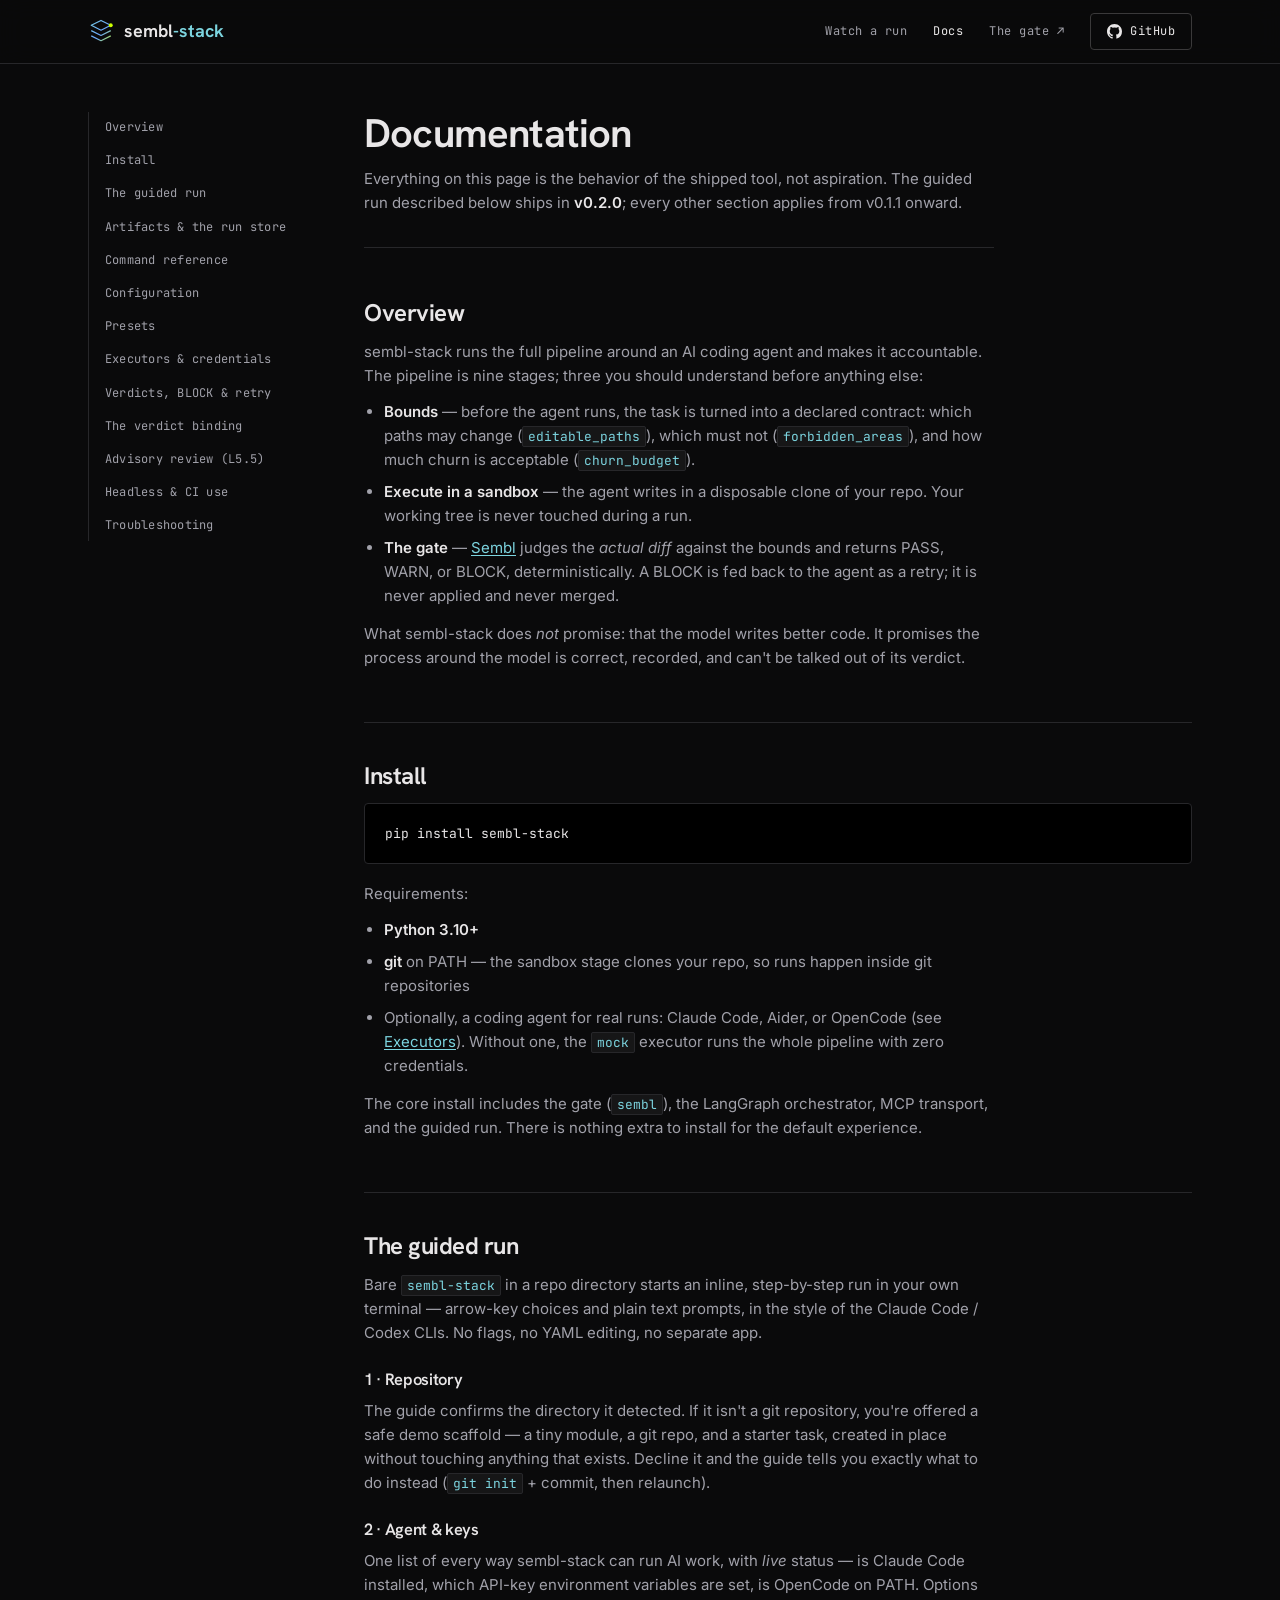
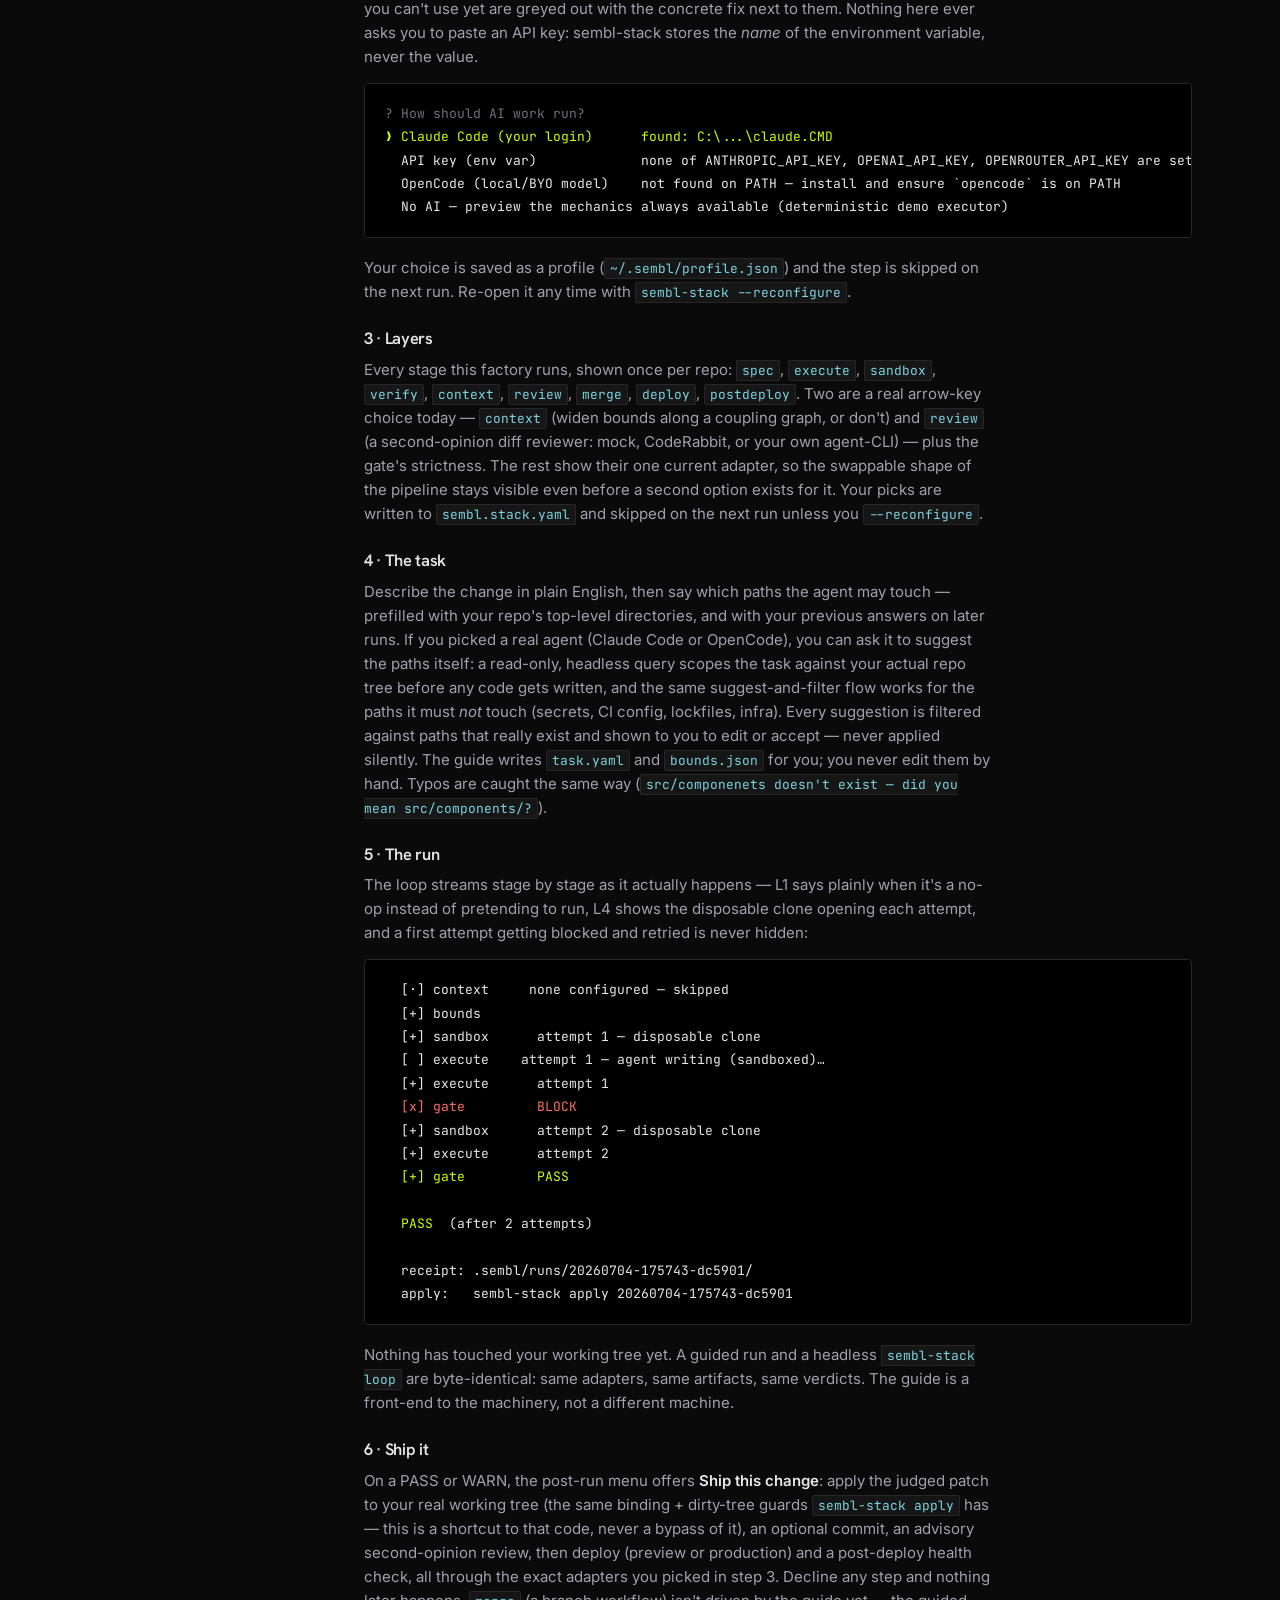
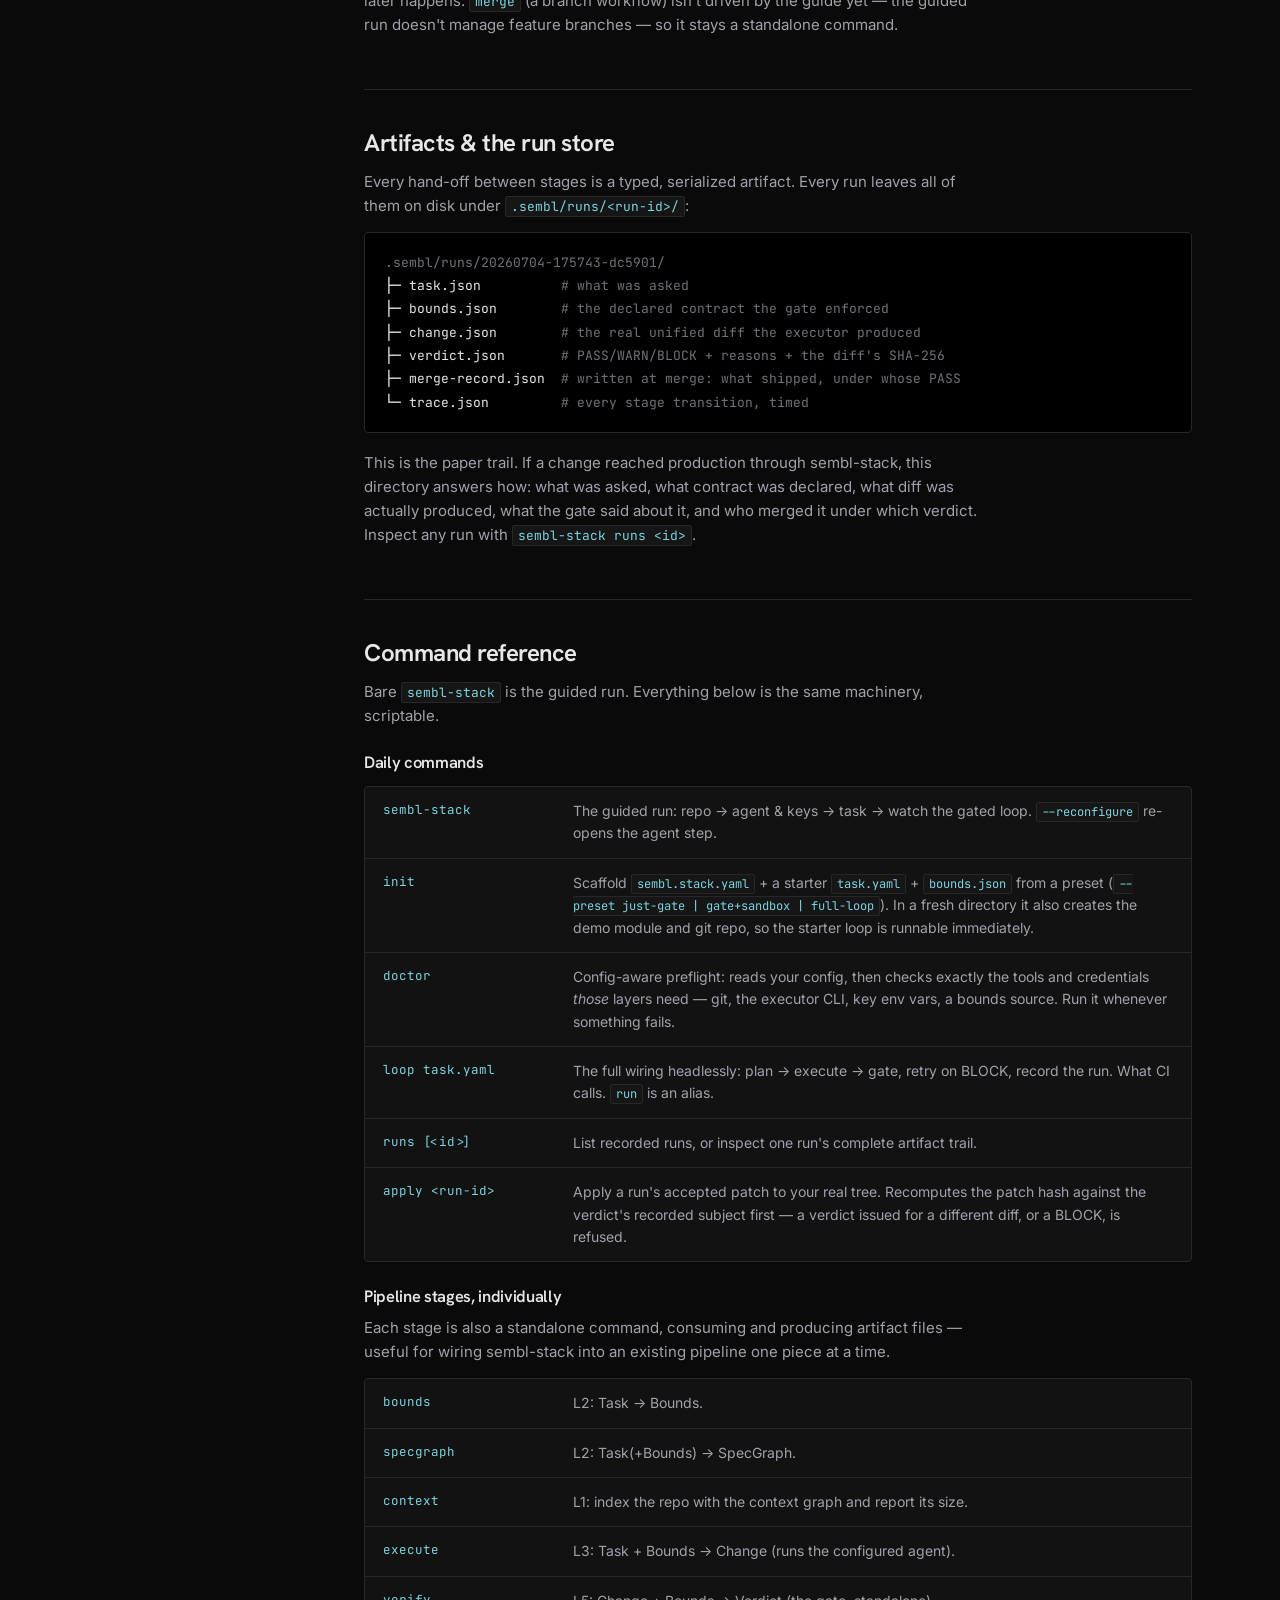
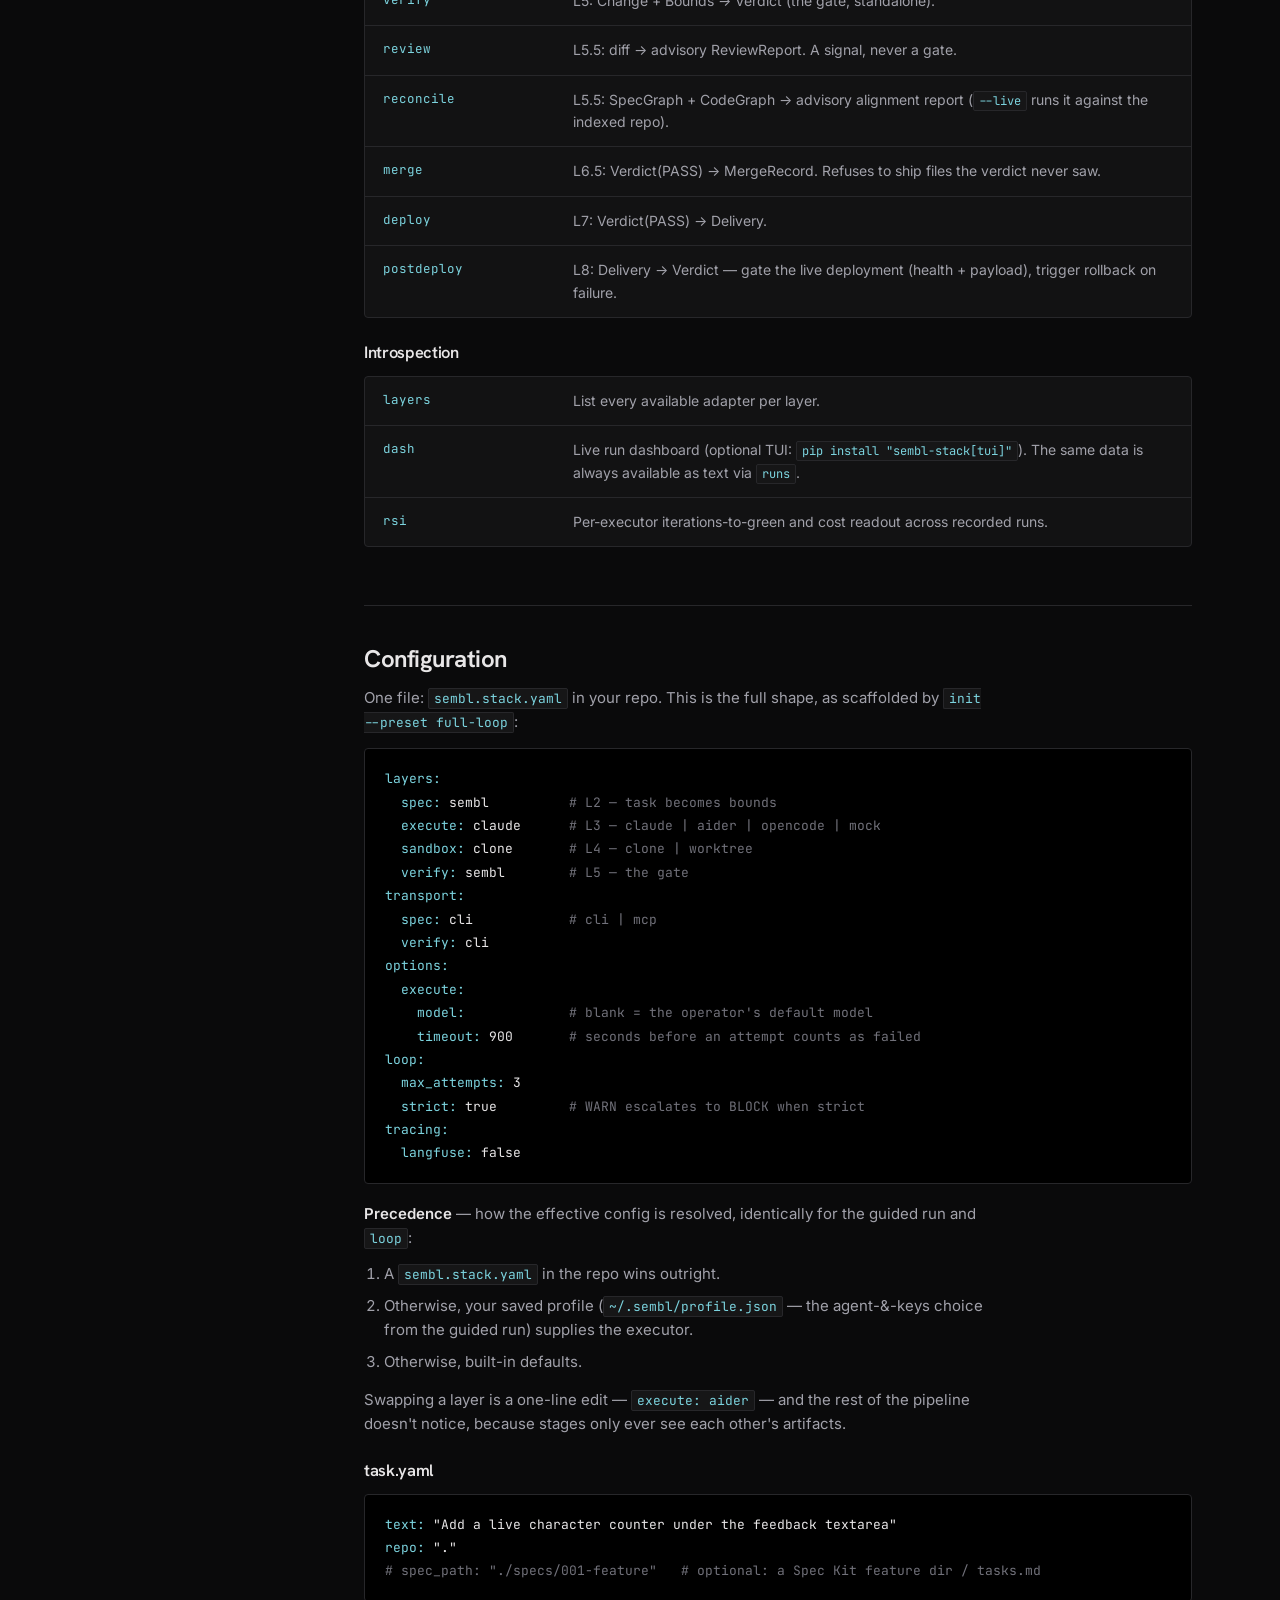
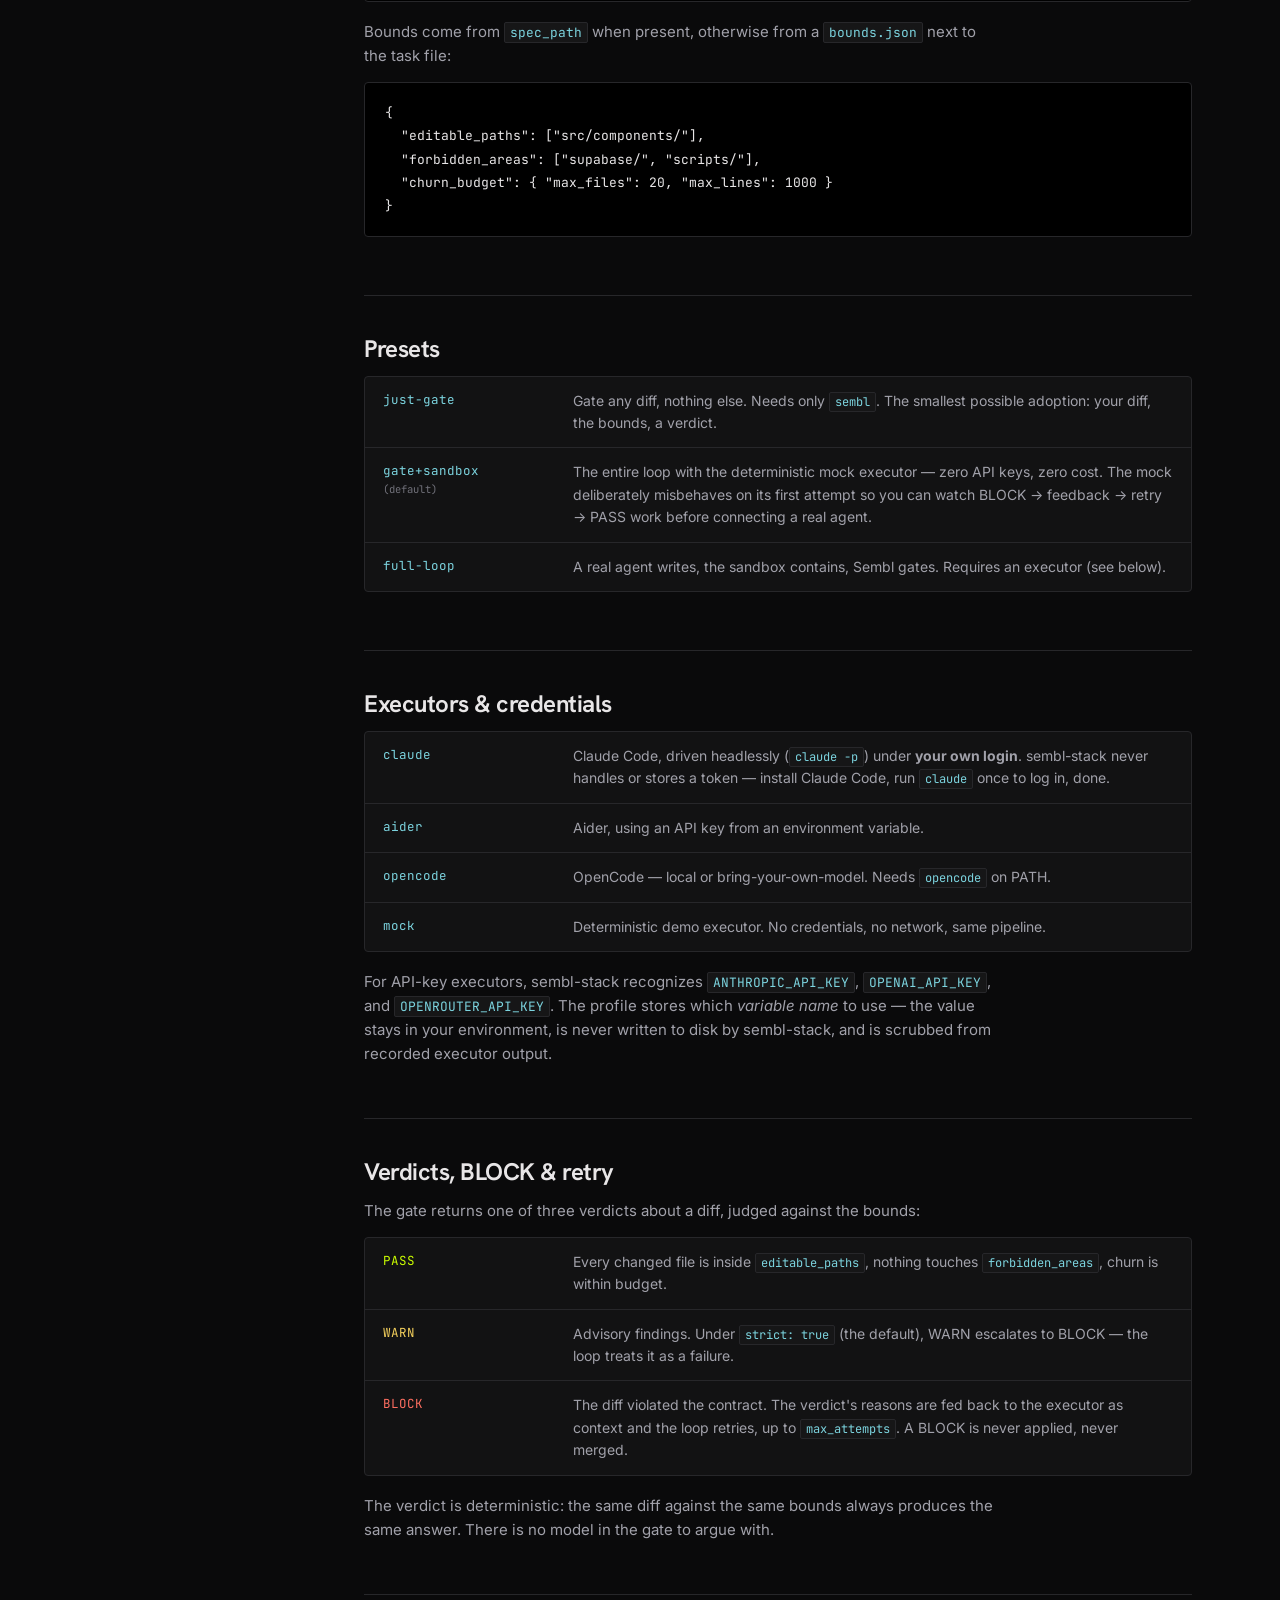
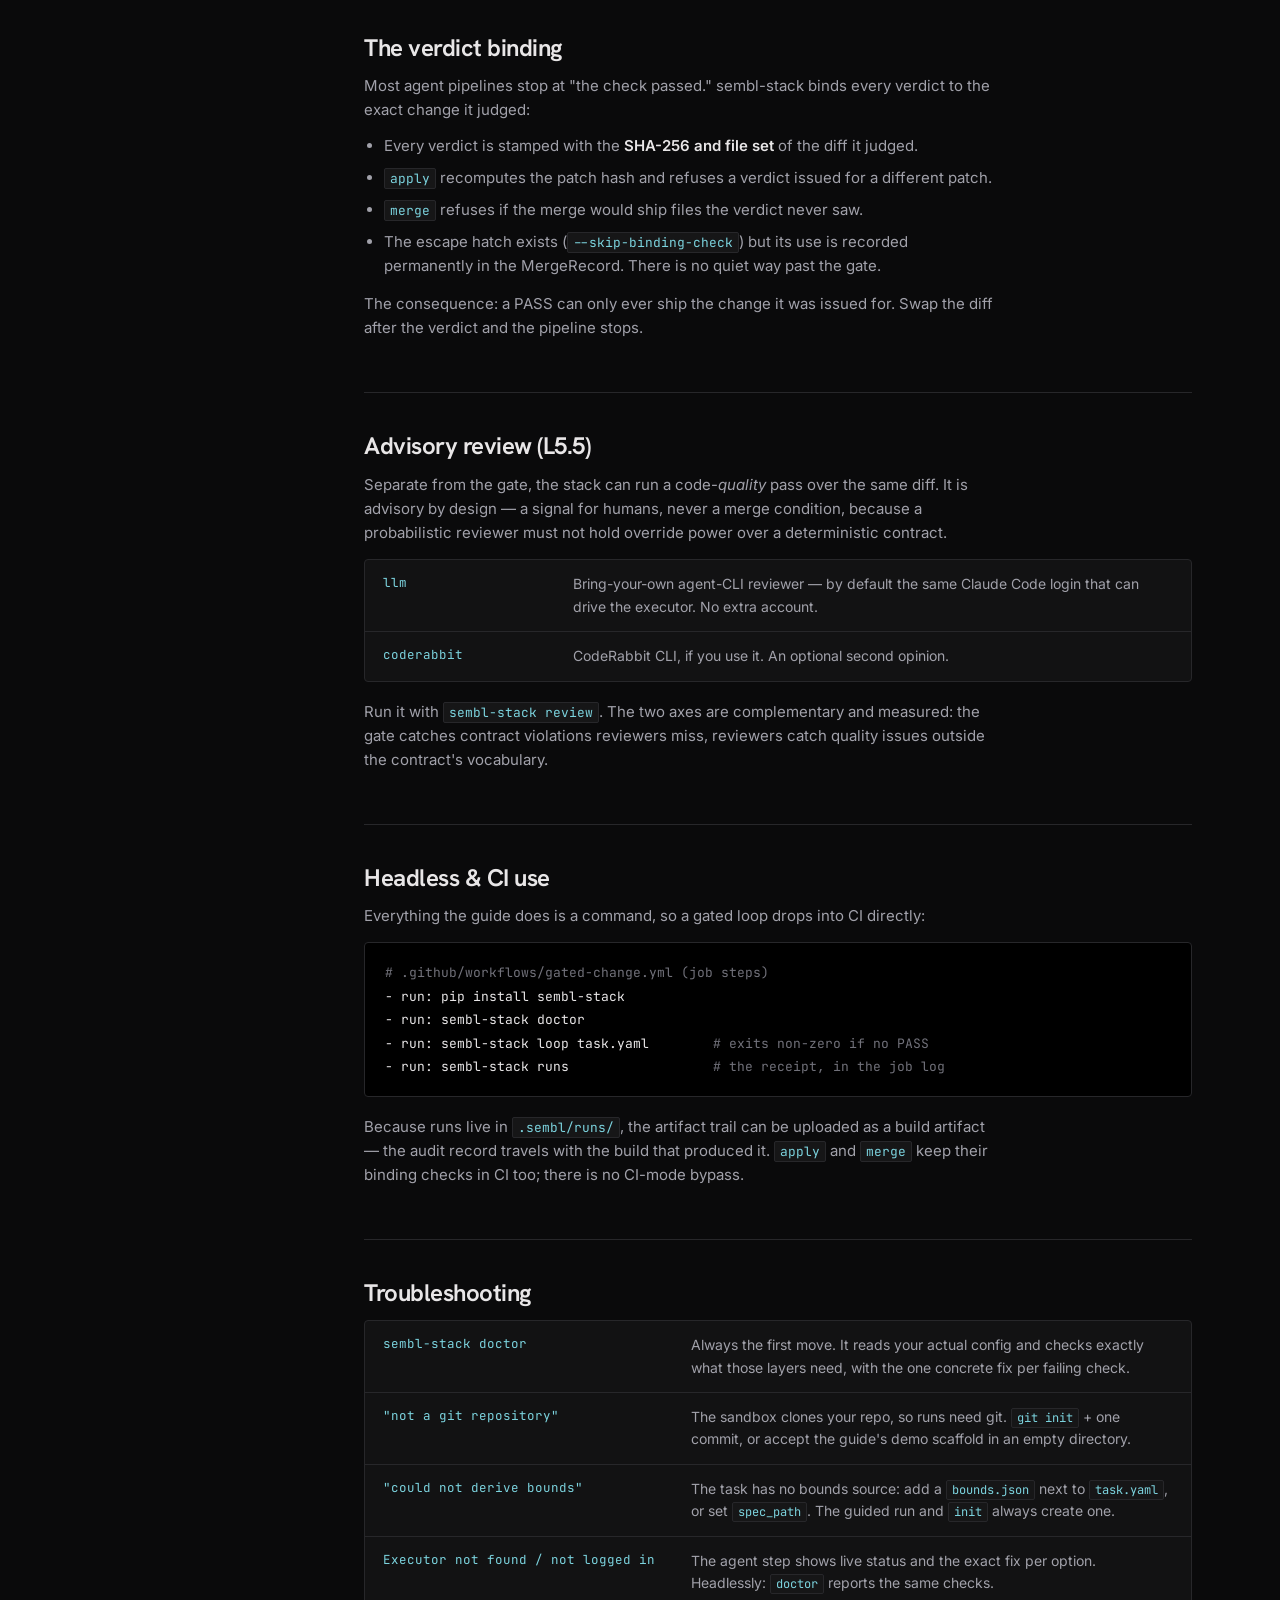
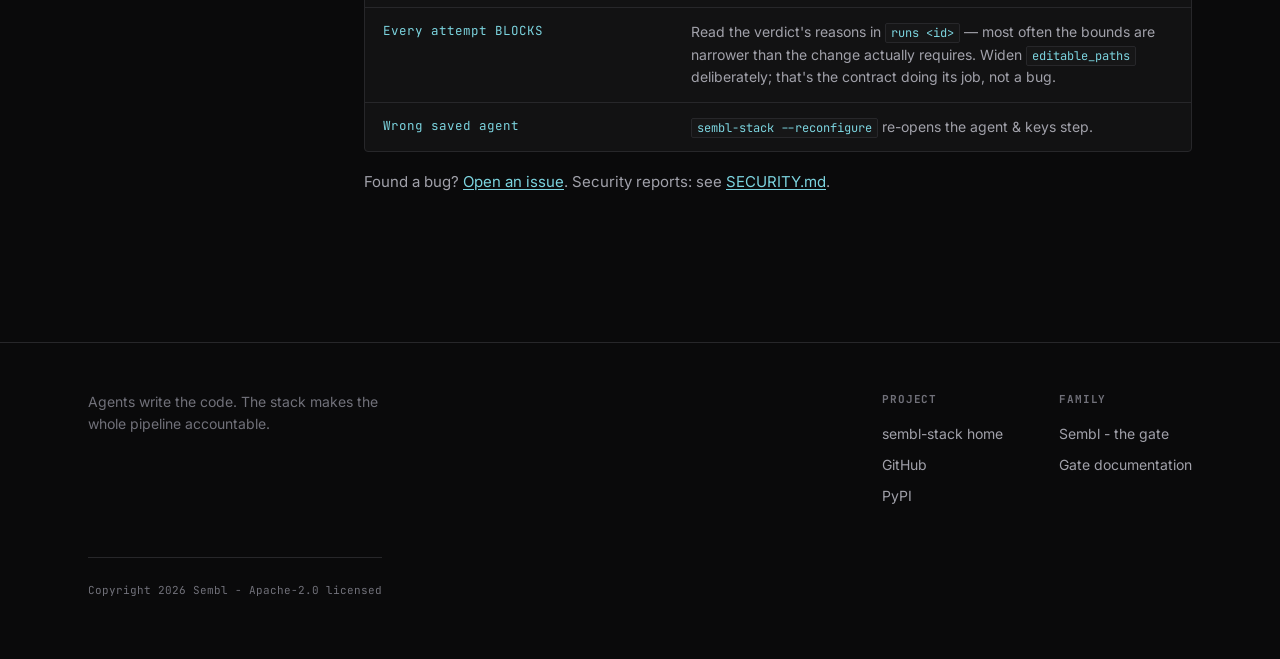
==== commit fbb9d76c: "deslopify: kill the eyebrow-label pattern, refresh copy for the 0.2.0 guided run Every section on th" ====
--- a/docs/index.html
+++ b/docs/index.html
@@ -127,33 +127,61 @@
         step is skipped on the next run. Re-open it any time with
         <code class="inl">sembl-stack --reconfigure</code>.</p>
 
-        <h3>3 &middot; The task</h3>
+        <h3>3 &middot; Layers</h3>
+        <p>Every stage this factory runs, shown once per repo: <code class="inl">spec</code>,
+        <code class="inl">execute</code>, <code class="inl">sandbox</code>, <code class="inl">verify</code>,
+        <code class="inl">context</code>, <code class="inl">review</code>, <code class="inl">merge</code>,
+        <code class="inl">deploy</code>, <code class="inl">postdeploy</code>. Two are a real arrow-key choice
+        today — <code class="inl">context</code> (widen bounds along a coupling graph, or don't) and
+        <code class="inl">review</code> (a second-opinion diff reviewer: mock, CodeRabbit, or your own
+        agent-CLI) — plus the gate's strictness. The rest show their one current adapter, so the
+        swappable shape of the pipeline stays visible even before a second option exists for it. Your
+        picks are written to <code class="inl">sembl.stack.yaml</code> and skipped on the next run unless
+        you <code class="inl">--reconfigure</code>.</p>
+
+        <h3>4 &middot; The task</h3>
         <p>Describe the change in plain English, then say which paths the agent may touch — prefilled
-        with your repo's top-level directories, and with your previous answers on later runs. The guide
-        writes <code class="inl">task.yaml</code> and <code class="inl">bounds.json</code> for you; you
-        never edit them by hand. Typos in paths are caught at the prompt
-        (<code class="inl">src/componenets doesn't exist — did you mean src/components/?</code>),
-        because bounds pointing at a directory that doesn't exist would silently constrain the agent to nothing.</p>
-
-        <h3>4 &middot; The run</h3>
-        <p>The loop streams as it happens — including the part most tools hide, a first attempt getting
-        blocked and retried:</p>
-        <div class="codeblock"><code>  [+] bounds
+        with your repo's top-level directories, and with your previous answers on later runs. If you
+        picked a real agent (Claude Code or OpenCode), you can ask it to suggest the paths itself: a
+        read-only, headless query scopes the task against your actual repo tree before any code gets
+        written, and the same suggest-and-filter flow works for the paths it must <em>not</em> touch
+        (secrets, CI config, lockfiles, infra). Every suggestion is filtered against paths that really
+        exist and shown to you to edit or accept — never applied silently. The guide writes
+        <code class="inl">task.yaml</code> and <code class="inl">bounds.json</code> for you; you never
+        edit them by hand. Typos are caught the same way
+        (<code class="inl">src/componenets doesn't exist — did you mean src/components/?</code>).</p>
+
+        <h3>5 &middot; The run</h3>
+        <p>The loop streams stage by stage as it actually happens — L1 says plainly when it's a no-op
+        instead of pretending to run, L4 shows the disposable clone opening each attempt, and a first
+        attempt getting blocked and retried is never hidden:</p>
+        <div class="codeblock"><code>  [&middot;] context     none configured — skipped
+  [+] bounds
+  [+] sandbox      attempt 1 — disposable clone
   [ ] execute    attempt 1 — agent writing (sandboxed)…
-  [+] execute    attempt 1
-  <span class="r">[x] gate       BLOCK</span>
-  [+] execute    attempt 2
-  <span class="g">[+] gate       PASS</span>
+  [+] execute      attempt 1
+  <span class="r">[x] gate         BLOCK</span>
+  [+] sandbox      attempt 2 — disposable clone
+  [+] execute      attempt 2
+  <span class="g">[+] gate         PASS</span>
 
   <span class="g">PASS</span>  (after 2 attempts)
 
   receipt: .sembl/runs/20260704-175743-dc5901/
   apply:   sembl-stack apply 20260704-175743-dc5901</code></div>
-        <p>The verdict ends with the one next command. Nothing has touched your working tree yet —
-        <code class="inl">apply</code> is the explicit step that does.</p>
-        <p>A guided run and a headless <code class="inl">sembl-stack loop</code> are byte-identical:
-        same adapters, same artifacts, same verdicts. The guide is a front-end to the machinery, not a
-        different machine.</p>
+        <p>Nothing has touched your working tree yet. A guided run and a headless
+        <code class="inl">sembl-stack loop</code> are byte-identical: same adapters, same artifacts, same
+        verdicts. The guide is a front-end to the machinery, not a different machine.</p>
+
+        <h3>6 &middot; Ship it</h3>
+        <p>On a PASS or WARN, the post-run menu offers <strong>Ship this change</strong>: apply the
+        judged patch to your real working tree (the same binding + dirty-tree guards
+        <code class="inl">sembl-stack apply</code> has — this is a shortcut to that code, never a bypass
+        of it), an optional commit, an advisory second-opinion review, then deploy (preview or
+        production) and a post-deploy health check, all through the exact adapters you picked in step 3.
+        Decline any step and nothing later happens. <code class="inl">merge</code> (a branch workflow)
+        isn't driven by the guide yet — the guided run doesn't manage feature branches — so it stays a
+        standalone command.</p>
       </section>
 
       <section id="concepts">
--- a/styles.css
+++ b/styles.css
@@ -73,28 +73,10 @@
 .section { padding: 96px 0; position: relative; }
 .section + .section { border-top: 1px solid var(--beam); }
 
-.kicker {
-  font-family: var(--font-mono);
-  font-size: 11px;
-  font-weight: 700;
-  letter-spacing: 0.14em;
-  text-transform: uppercase;
-  color: var(--cyan-dim);
-  display: inline-flex;
-  align-items: center;
-  gap: 8px;
-}
-.kicker::before {
-  content: "";
-  width: 14px;
-  height: 1px;
-  background: var(--cyan-dim);
-}
-
 h1, h2, h3 { font-family: var(--font-head); font-weight: 650; letter-spacing: -0.02em; line-height: 1.08; }
 
 .section-head { max-width: 660px; margin-bottom: 48px; }
-.section-head h2 { font-size: clamp(28px, 4vw, 40px); margin: 16px 0 12px; }
+.section-head h2 { font-size: clamp(28px, 4vw, 40px); margin: 0 0 12px; }
 .section-head p { color: var(--text-dim); font-size: 17px; }
 .section-head strong { color: var(--text); font-weight: 600; }
 
@@ -162,7 +144,6 @@
 .status-chip {
   display: inline-flex;
   align-items: center;
-  gap: 9px;
   font-family: var(--font-mono);
   font-size: 11px;
   font-weight: 700;
@@ -174,17 +155,6 @@
   padding: 6px 12px;
   background: var(--charcoal);
 }
-.dot {
-  width: 7px; height: 7px; border-radius: 50%;
-  background: var(--cyan);
-  animation: pulse 2.4s infinite;
-}
-@keyframes pulse {
-  0% { box-shadow: 0 0 0 0 rgba(124, 212, 223, 0.5); }
-  70% { box-shadow: 0 0 0 7px rgba(124, 212, 223, 0); }
-  100% { box-shadow: 0 0 0 0 rgba(124, 212, 223, 0); }
-}
-@media (prefers-reduced-motion: reduce) { .dot { animation: none; } }
 
 .hero h1 { font-size: clamp(38px, 5.6vw, 62px); margin: 22px 0 20px; font-weight: 700; max-width: 17em; }
 .hero h1 .accent { color: var(--cyan); }
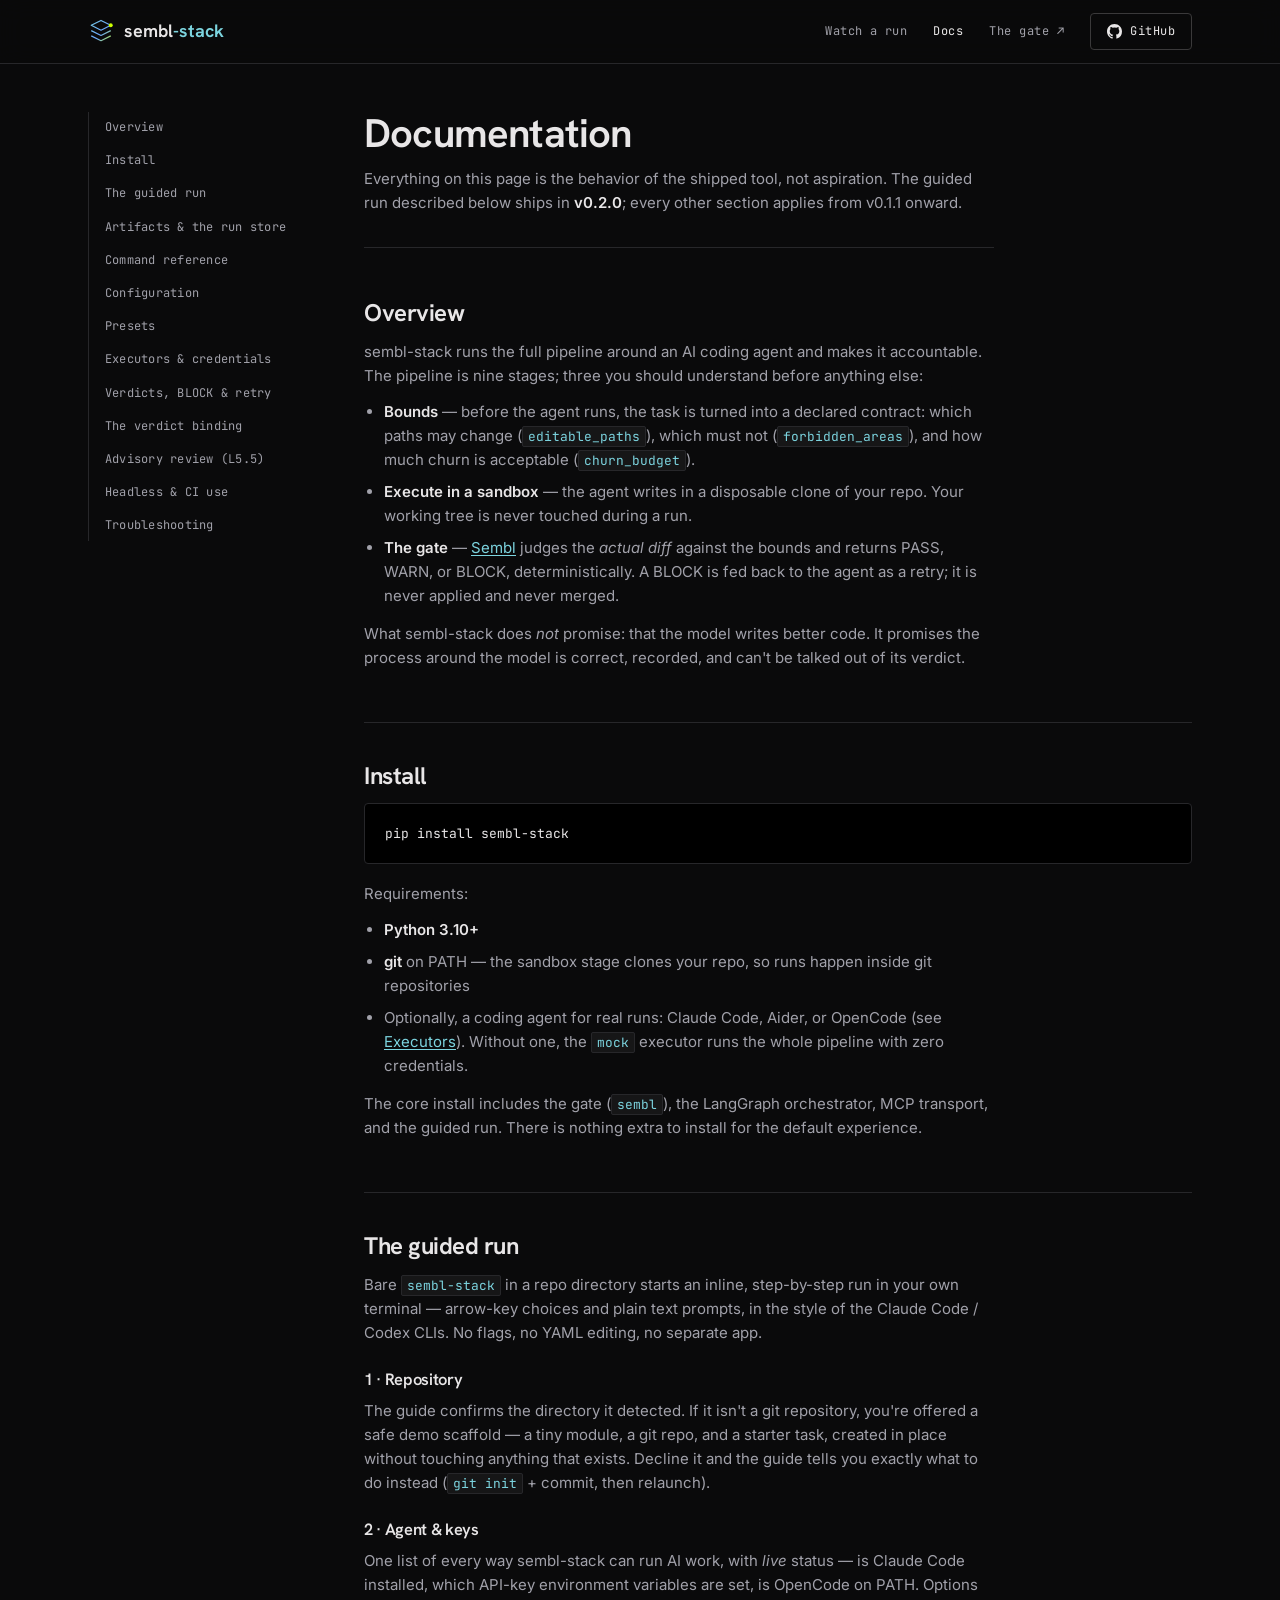
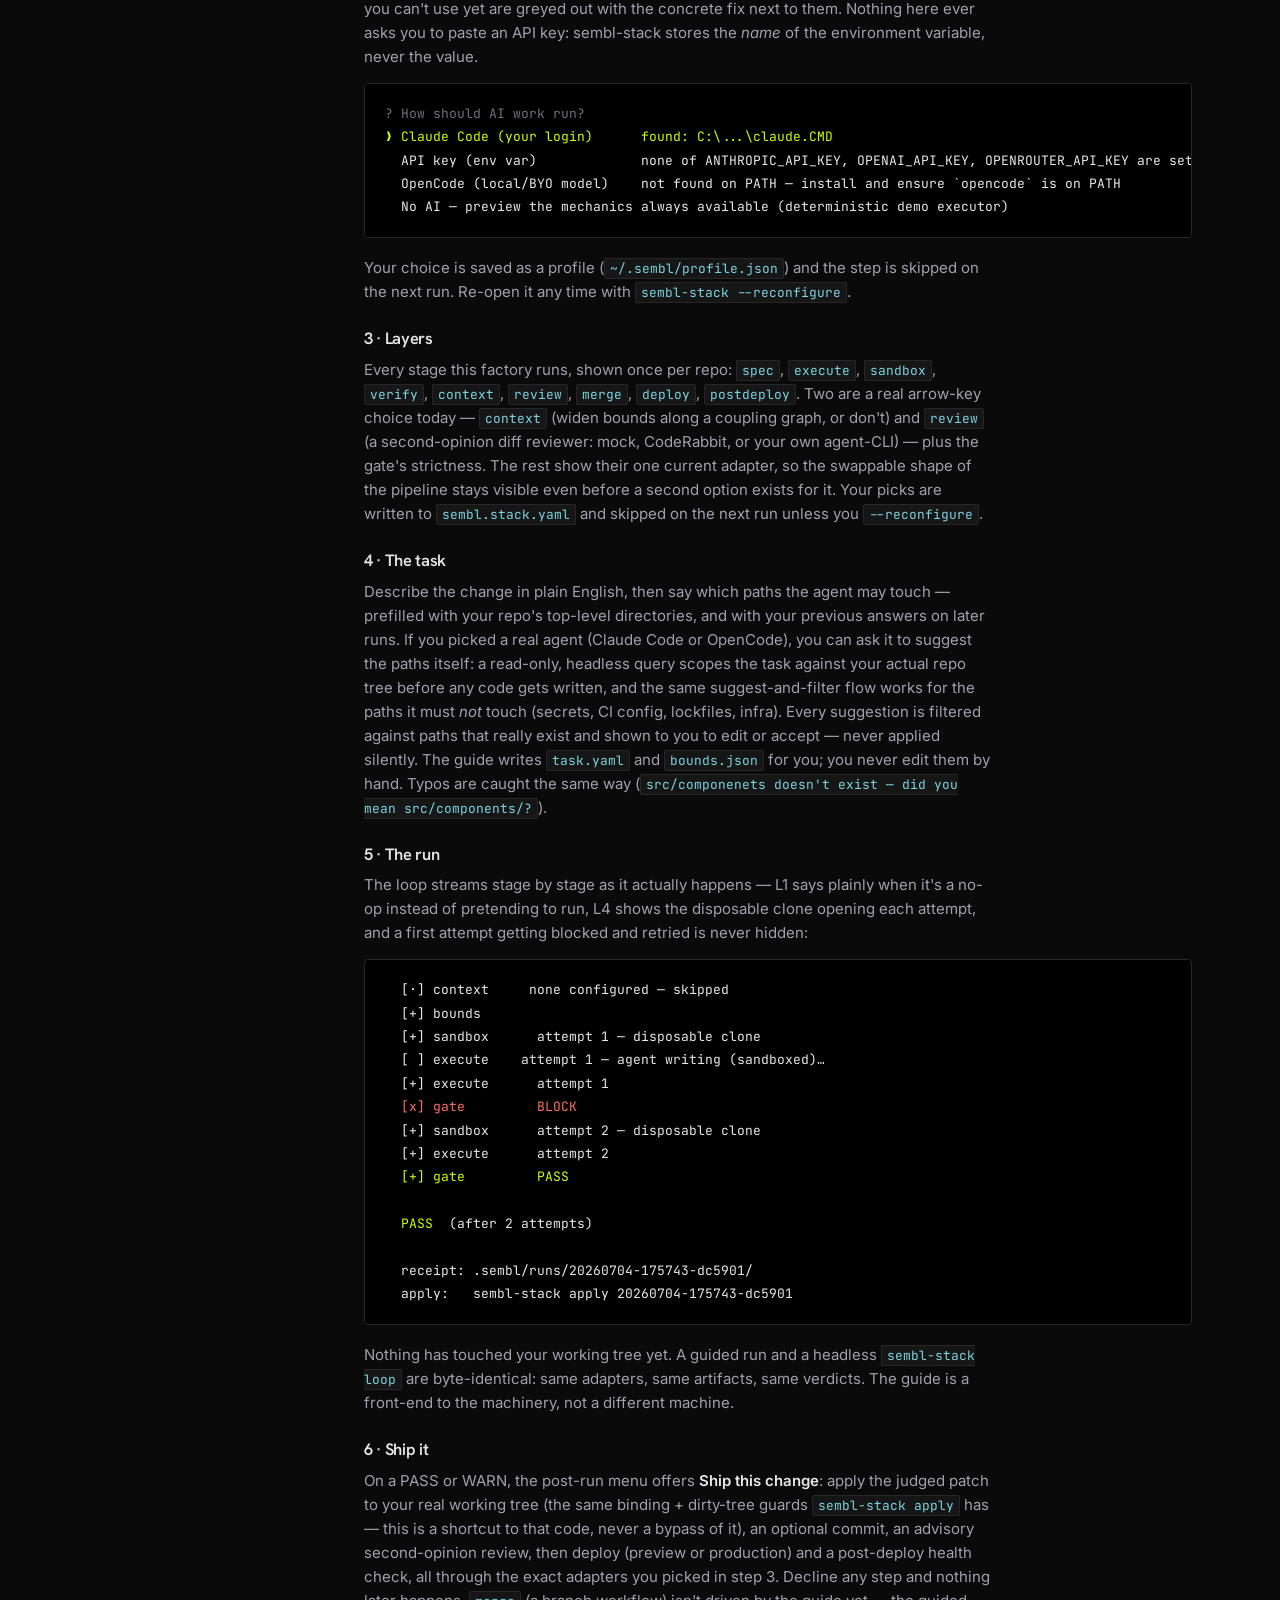
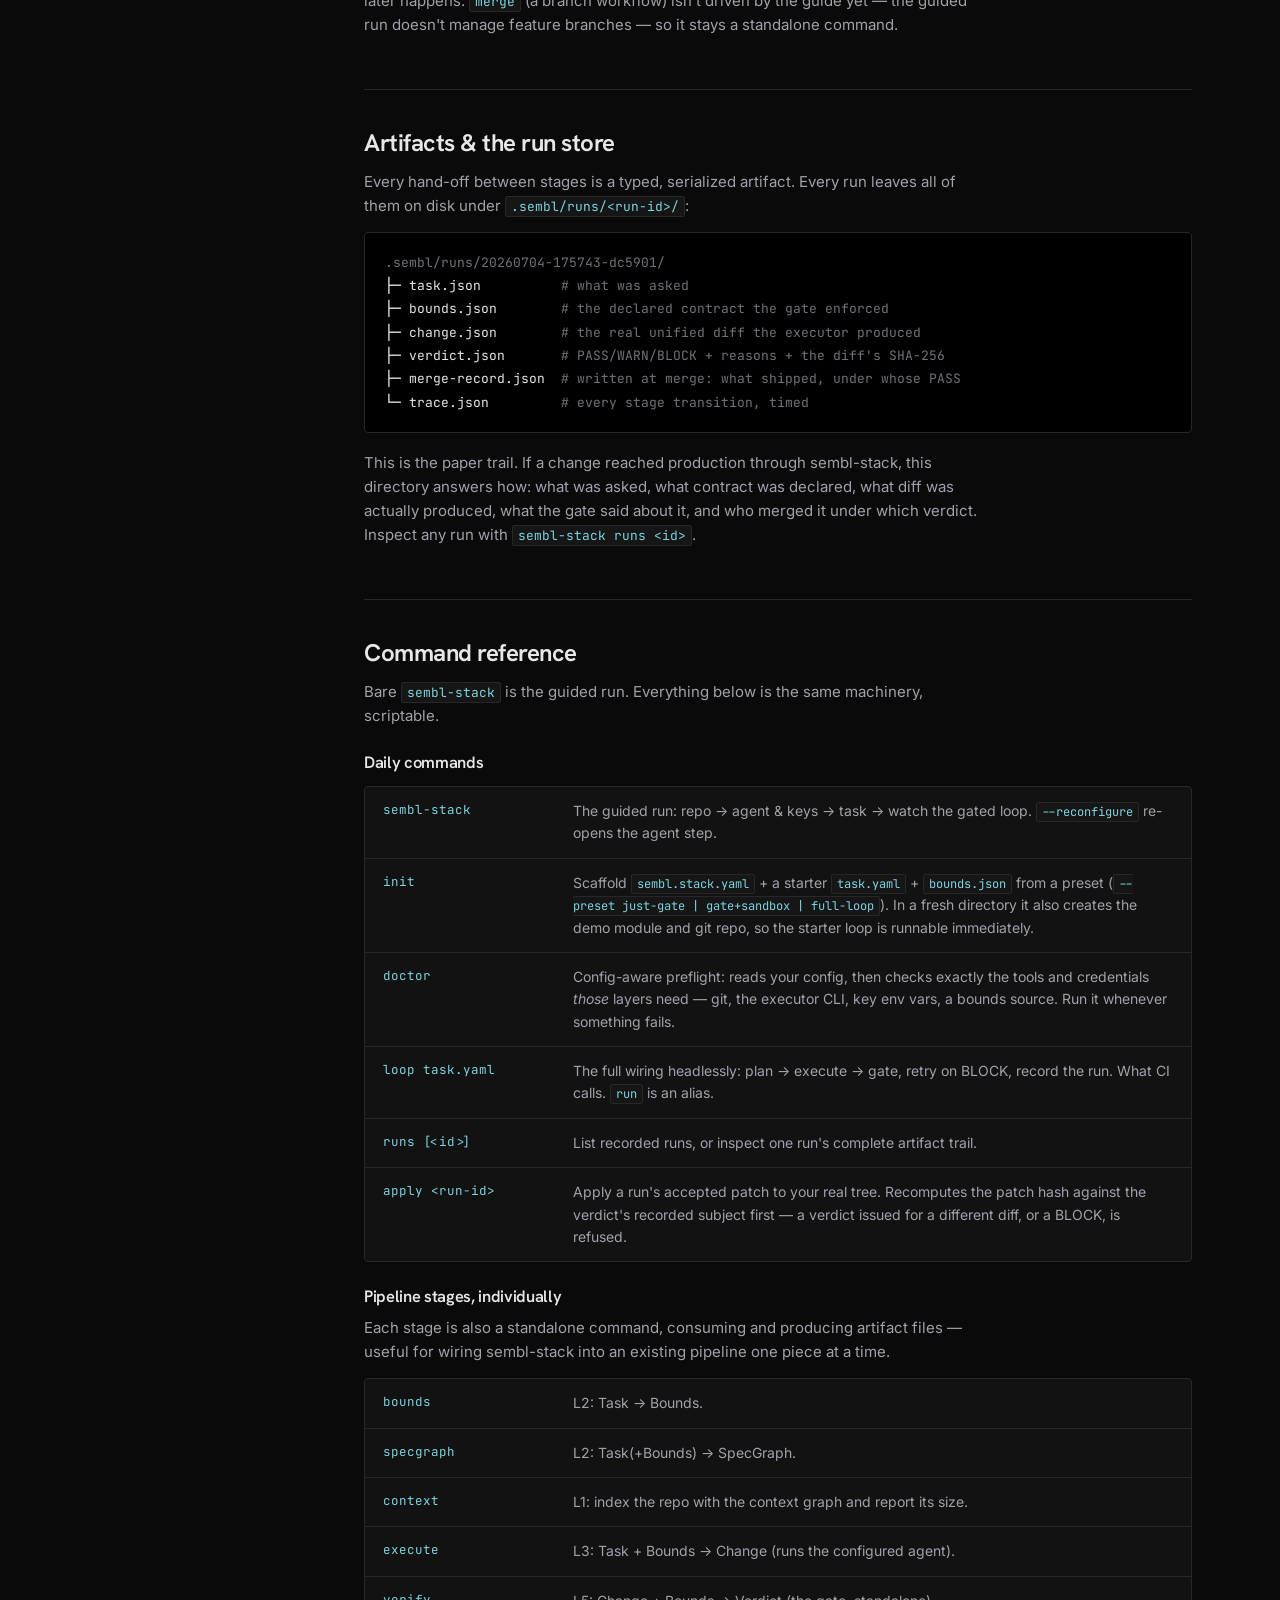
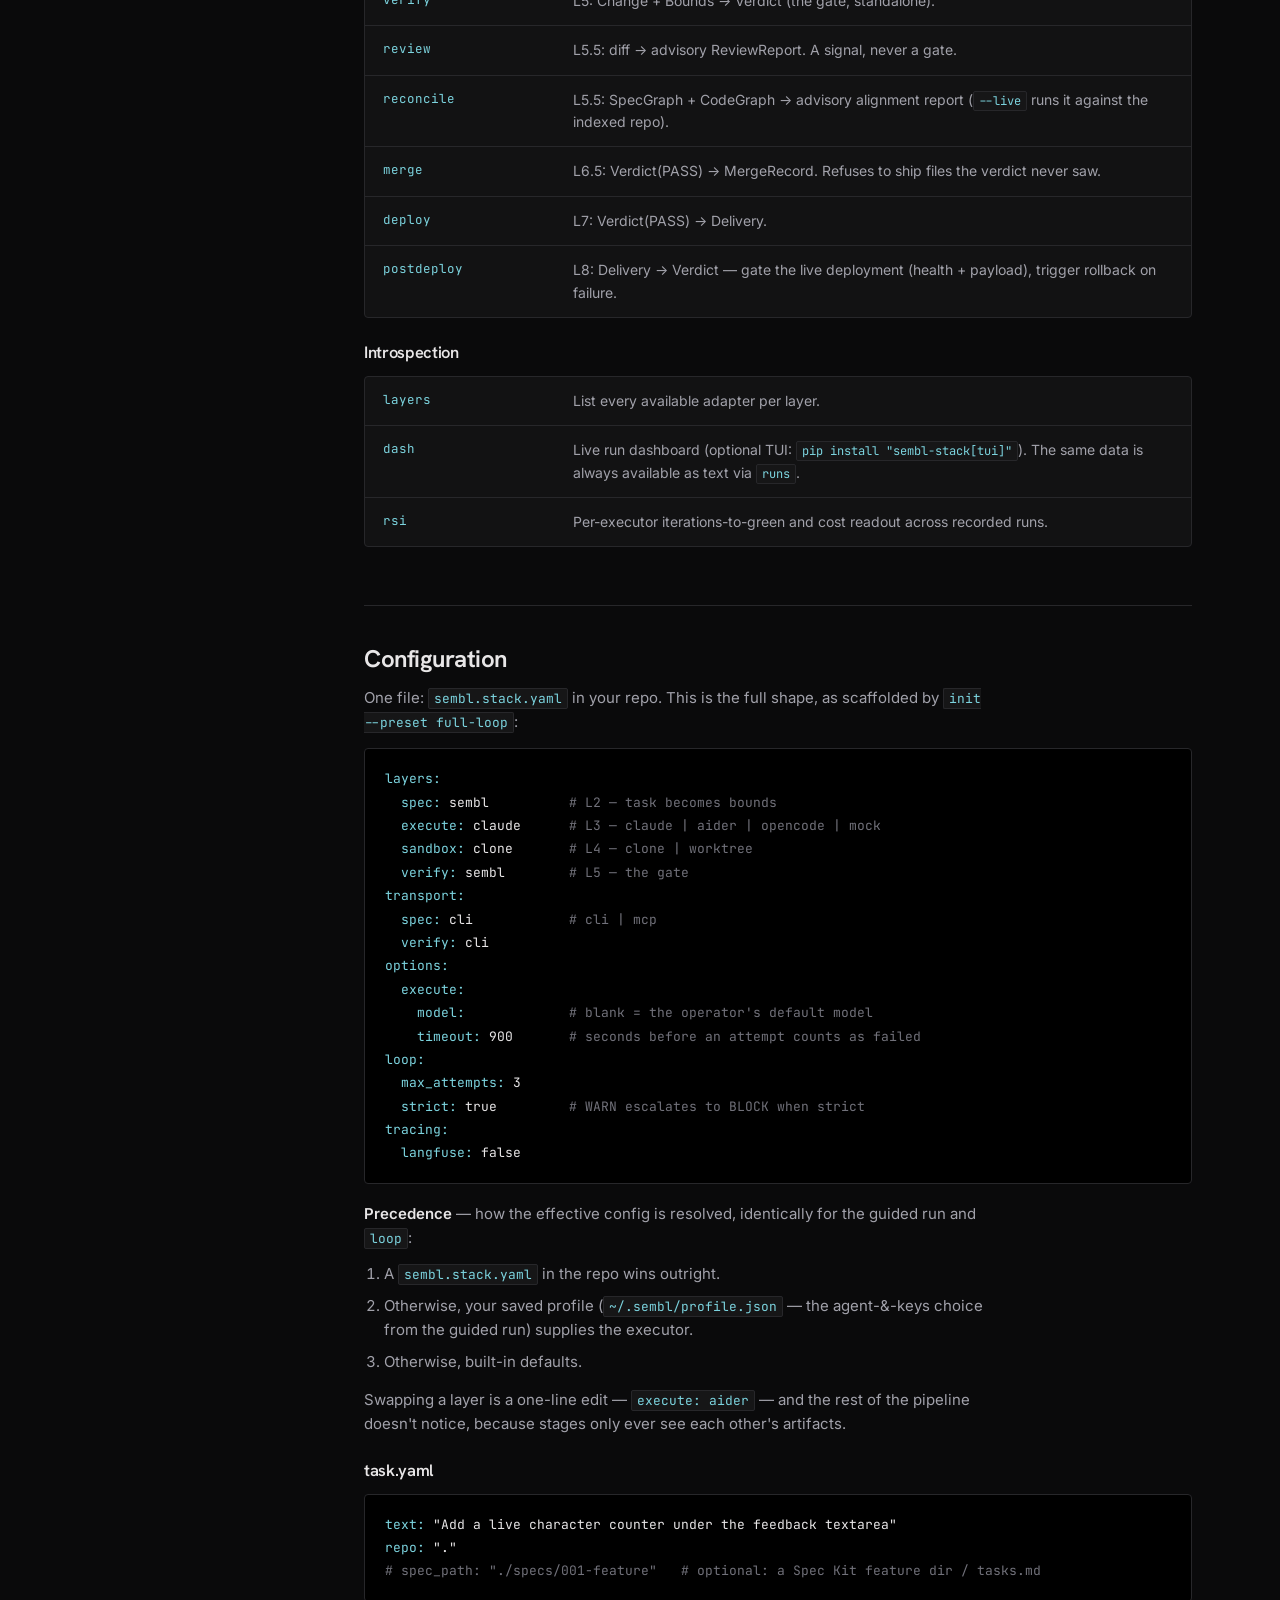
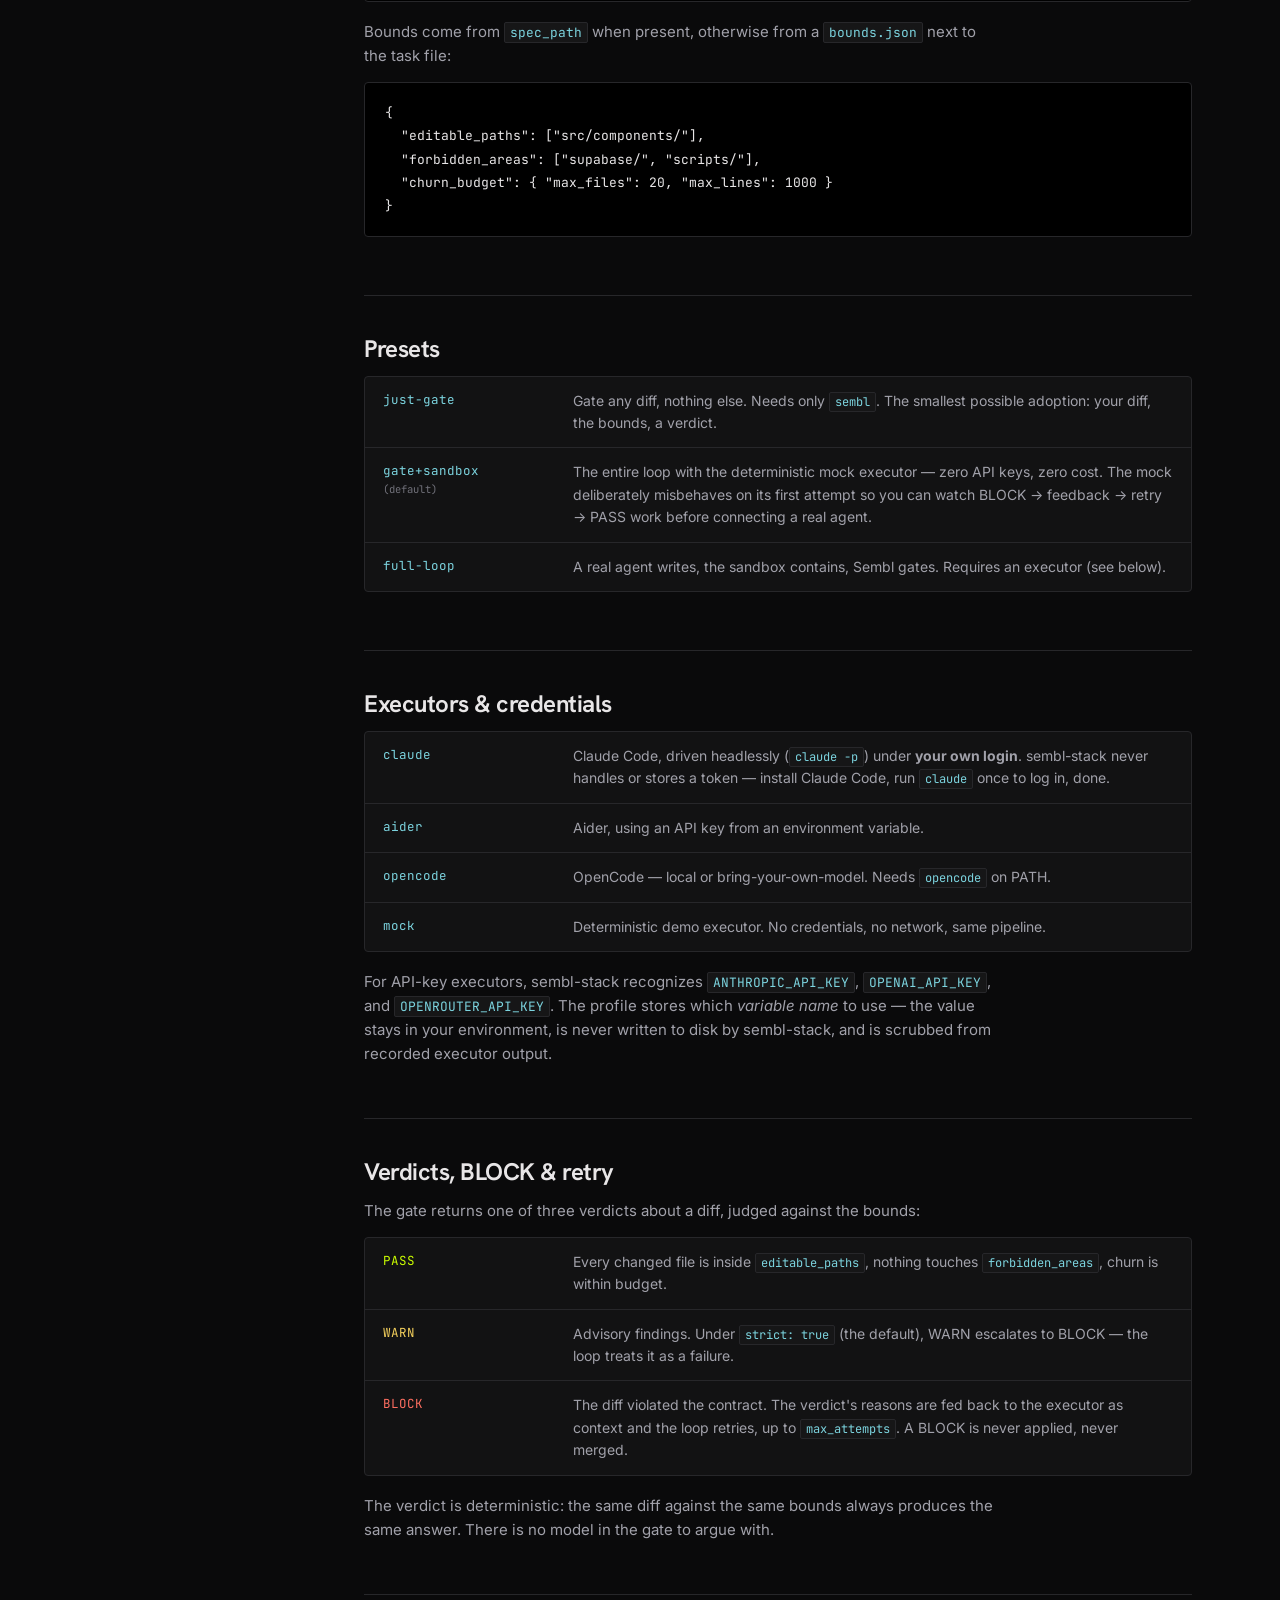
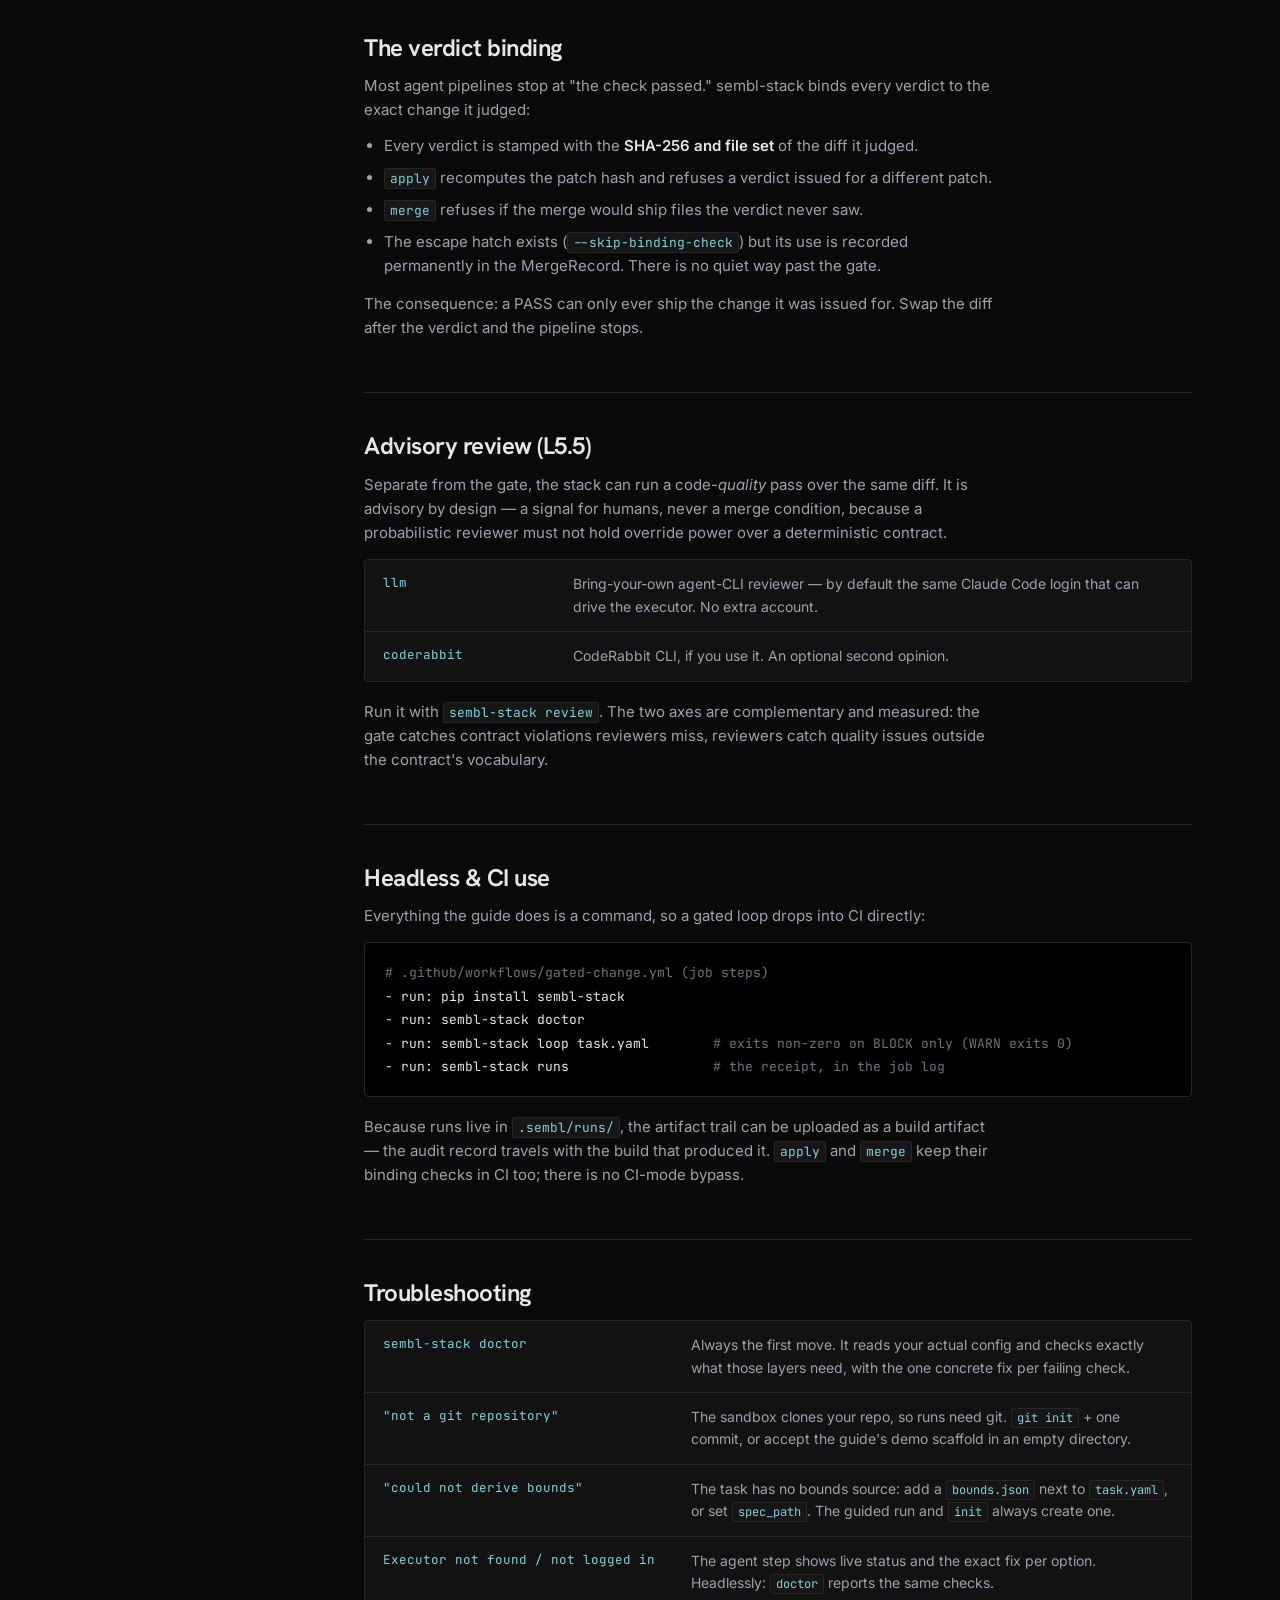
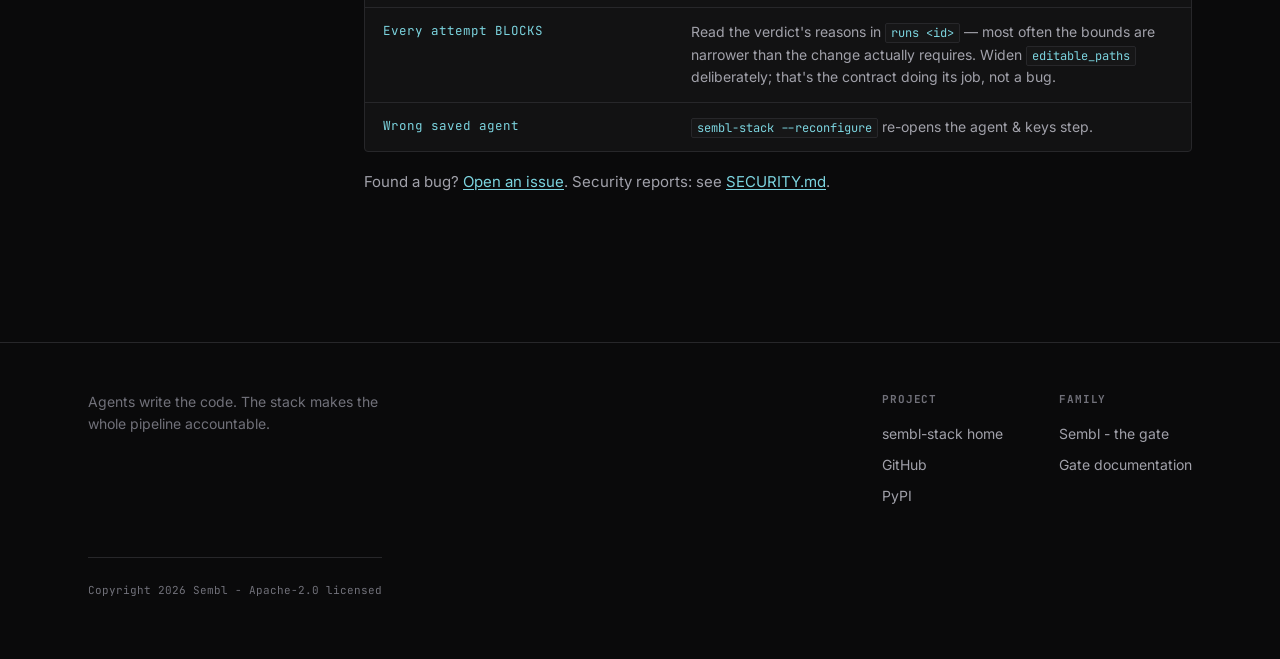
==== commit e7c7661e: "docs: fix claims a deep codex review flagged (CI exit-code, L1 adapters, deploy swappability) - CI e" ====
--- a/docs/index.html
+++ b/docs/index.html
@@ -6,17 +6,17 @@
   <title>Documentation - sembl-stack</title>
   <meta name="description" content="Complete sembl-stack documentation: the guided run, every command, the sembl.stack.yaml reference, executors and credentials, the run store, BLOCK/retry semantics, and CI usage.">
   <meta name="theme-color" content="#0a0a0b">
-  <link rel="icon" href="../favicon.svg" type="image/svg+xml">
+  <link rel="icon" href="/favicon.svg" type="image/svg+xml">
   <link rel="preconnect" href="https://fonts.googleapis.com">
   <link rel="preconnect" href="https://fonts.gstatic.com" crossorigin>
   <link href="https://fonts.googleapis.com/css2?family=Hanken+Grotesk:wght@500;600;700&family=Inter:wght@400;500&family=JetBrains+Mono:wght@500;700&display=swap" rel="stylesheet">
-  <link rel="stylesheet" href="../styles.css?v=1">
-  <link rel="stylesheet" href="./docs.css?v=1">
+  <link rel="stylesheet" href="/styles.css?v=2">
+  <link rel="stylesheet" href="/docs/docs.css?v=4">
 </head>
 <body class="docs-body">
   <header class="header">
     <div class="wrap">
-      <a class="brand" href="../" aria-label="sembl-stack home">
+      <a class="brand" href="/" aria-label="sembl-stack home">
         <svg viewBox="0 0 32 32" fill="none" aria-hidden="true">
           <defs>
             <linearGradient id="lg1" x1="0" y1="0" x2="32" y2="32" gradientUnits="userSpaceOnUse">
@@ -33,8 +33,8 @@
         <span>sembl<span class="suffix">-stack</span></span>
       </a>
       <nav class="nav" aria-label="Primary">
-        <a href="../#demo">Watch a run</a>
-        <a href="./" aria-current="page" style="color:var(--text)">Docs</a>
+        <a href="/#demo">Watch a run</a>
+        <a href="/docs" aria-current="page" style="color:var(--text)">Docs</a>
         <a href="https://sembl.vercel.app" title="Sembl - the gate this stack is built around">The gate &nearr;</a>
         <a class="ghost" href="https://github.com/speedvibecode/sembl-stack">
           <svg class="gh-ico" viewBox="0 0 16 16" fill="currentColor" aria-hidden="true"><path d="M8 0C3.58 0 0 3.58 0 8c0 3.54 2.29 6.53 5.47 7.59.4.07.55-.17.55-.38 0-.19-.01-.82-.01-1.49-2.01.37-2.53-.49-2.69-.94-.09-.23-.48-.94-.82-1.13-.28-.15-.68-.52-.01-.53.63-.01 1.08.58 1.23.82.72 1.21 1.87.87 2.33.66.07-.52.28-.87.51-1.07-1.78-.2-3.64-.89-3.64-3.95 0-.87.31-1.59.82-2.15-.08-.2-.36-1.02.08-2.12 0 0 .67-.21 2.2.82a7.6 7.6 0 014-0c1.53-1.04 2.2-.82 2.2-.82.44 1.1.16 1.92.08 2.12.51.56.82 1.27.82 2.15 0 3.07-1.87 3.75-3.65 3.95.29.25.54.73.54 1.48 0 1.07-.01 1.93-.01 2.2 0 .21.15.46.55.38A8.01 8.01 0 0016 8c0-4.42-3.58-8-8-8z"></path></svg>
@@ -45,21 +45,25 @@
   </header>
 
   <div class="docs-layout wrap">
-    <nav class="docs-nav" aria-label="Documentation sections">
-      <a href="#overview">Overview</a>
-      <a href="#install">Install</a>
-      <a href="#guided-run">The guided run</a>
-      <a href="#concepts">Artifacts &amp; the run store</a>
-      <a href="#commands">Command reference</a>
-      <a href="#config">Configuration</a>
-      <a href="#presets">Presets</a>
-      <a href="#executors">Executors &amp; credentials</a>
-      <a href="#verdicts">Verdicts, BLOCK &amp; retry</a>
-      <a href="#binding">The verdict binding</a>
-      <a href="#review">Advisory review (L5.5)</a>
-      <a href="#ci">Headless &amp; CI use</a>
-      <a href="#troubleshooting">Troubleshooting</a>
-    </nav>
+    <div class="docs-nav-wrap">
+      <input type="checkbox" id="docs-nav-toggle" class="docs-nav-toggle-input">
+      <label for="docs-nav-toggle" class="docs-nav-toggle">On this page</label>
+      <nav class="docs-nav" aria-label="Documentation sections">
+        <a href="#overview">Overview</a>
+        <a href="#install">Install</a>
+        <a href="#guided-run">The guided run</a>
+        <a href="#concepts">Artifacts &amp; the run store</a>
+        <a href="#commands">Command reference</a>
+        <a href="#config">Configuration</a>
+        <a href="#presets">Presets</a>
+        <a href="#executors">Executors &amp; credentials</a>
+        <a href="#verdicts">Verdicts, BLOCK &amp; retry</a>
+        <a href="#binding">The verdict binding</a>
+        <a href="#review">Advisory review (L5.5)</a>
+        <a href="#ci">Headless &amp; CI use</a>
+        <a href="#troubleshooting">Troubleshooting</a>
+      </nav>
+    </div>
 
     <main class="docs-main">
       <h1>Documentation</h1>
@@ -400,7 +404,7 @@
         <div class="codeblock"><code><span class="c"># .github/workflows/gated-change.yml (job steps)</span>
 - run: pip install sembl-stack
 - run: sembl-stack doctor
-- run: sembl-stack loop task.yaml        <span class="c"># exits non-zero if no PASS</span>
+- run: sembl-stack loop task.yaml        <span class="c"># exits non-zero on BLOCK only (WARN exits 0)</span>
 - run: sembl-stack runs                  <span class="c"># the receipt, in the job log</span></code></div>
         <p>Because runs live in <code class="inl">.sembl/runs/</code>, the artifact trail can be
         uploaded as a build artifact — the audit record travels with the build that produced it.
@@ -446,7 +450,7 @@
       <div class="f-links">
         <div class="f-col">
           <h4>Project</h4>
-          <a href="../">sembl-stack home</a>
+          <a href="/">sembl-stack home</a>
           <a href="https://github.com/speedvibecode/sembl-stack">GitHub</a>
           <a href="https://pypi.org/project/sembl-stack/">PyPI</a>
         </div>
--- a/docs/docs.css
+++ b/docs/docs.css
@@ -10,7 +10,16 @@
   padding-bottom: 96px;
 }
 
-/* section nav — plain links, mono, like the header nav */
+/* section nav — plain links, mono, like the header nav. A checkbox-hack toggle
+   (zero JS) gives narrow viewports a real collapsed "on this page" control
+   instead of 13 links dumped as wrapped text above the title; wide viewports
+   unwrap the wrapper (display: contents) and the nav renders as the sidebar it
+   always was. (A <details>/<summary> was tried first — browsers force a closed
+   details' non-summary content to stay un-rendered even under display: contents,
+   so it went invisible at desktop widths. A checkbox has no such native hiding.) */
+.docs-nav-wrap { display: contents; }
+.docs-nav-toggle-input, .docs-nav-toggle { display: none; }
+
 .docs-nav {
   position: sticky;
   top: calc(var(--header-h) + 32px);
@@ -119,16 +128,42 @@
 .v-block { color: var(--coral); }
 
 @media (max-width: 960px) {
-  .docs-layout { grid-template-columns: 1fr; gap: 32px; }
+  .docs-layout { grid-template-columns: minmax(0, 1fr); gap: 32px; }
+
+  .docs-nav-wrap {
+    display: block;
+    border: 1px solid var(--beam);
+    border-radius: var(--radius);
+    background: var(--charcoal);
+    margin-bottom: 8px;
+  }
+  .docs-nav-toggle-input { position: absolute; opacity: 0; pointer-events: none; }
+  .docs-nav-toggle {
+    display: flex;
+    align-items: center;
+    justify-content: space-between;
+    font-family: var(--font-mono);
+    font-size: 12px;
+    letter-spacing: 0.02em;
+    color: var(--text-dim);
+    padding: 12px 16px;
+    cursor: pointer;
+  }
+  .docs-nav-toggle::after { content: "+"; color: var(--text-faint); }
+  .docs-nav-toggle-input:checked ~ .docs-nav-toggle::after { content: "\2212"; }
+  .docs-nav-toggle-input:checked ~ .docs-nav-toggle { border-bottom: 1px solid var(--beam); }
+  .docs-nav-toggle-input:focus-visible ~ .docs-nav-toggle { outline: 1px solid var(--cyan-dim); outline-offset: -1px; }
+
   .docs-nav {
+    display: none;
     position: static;
     flex-direction: row;
     flex-wrap: wrap;
-    gap: 4px 18px;
+    gap: 6px 18px;
     border-left: 0;
-    border-bottom: 1px solid var(--beam);
-    padding-bottom: 16px;
+    padding: 14px 16px 16px;
   }
+  .docs-nav-toggle-input:checked ~ .docs-nav { display: flex; }
   .docs-nav a { border-left: 0; padding: 4px 0; margin-left: 0; }
   .docs-table td:first-child { width: 130px; white-space: normal; }
 }
